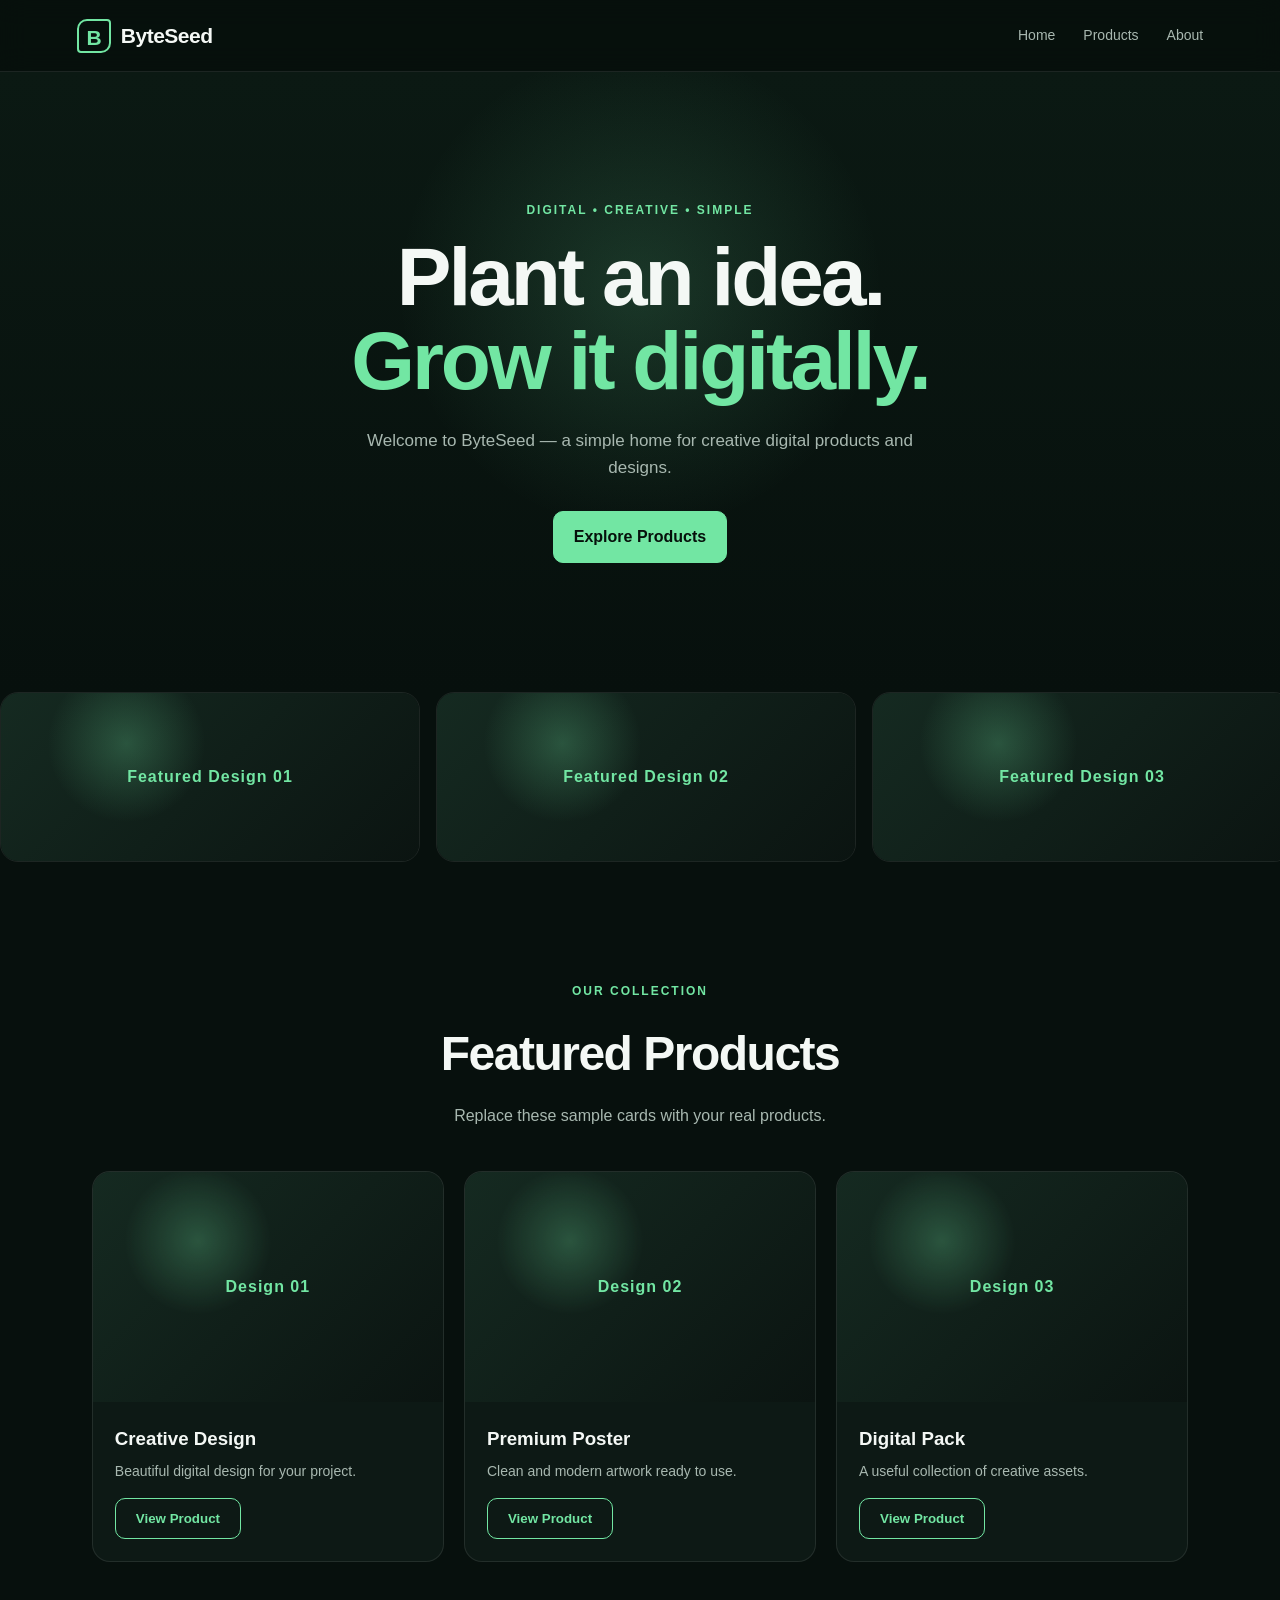
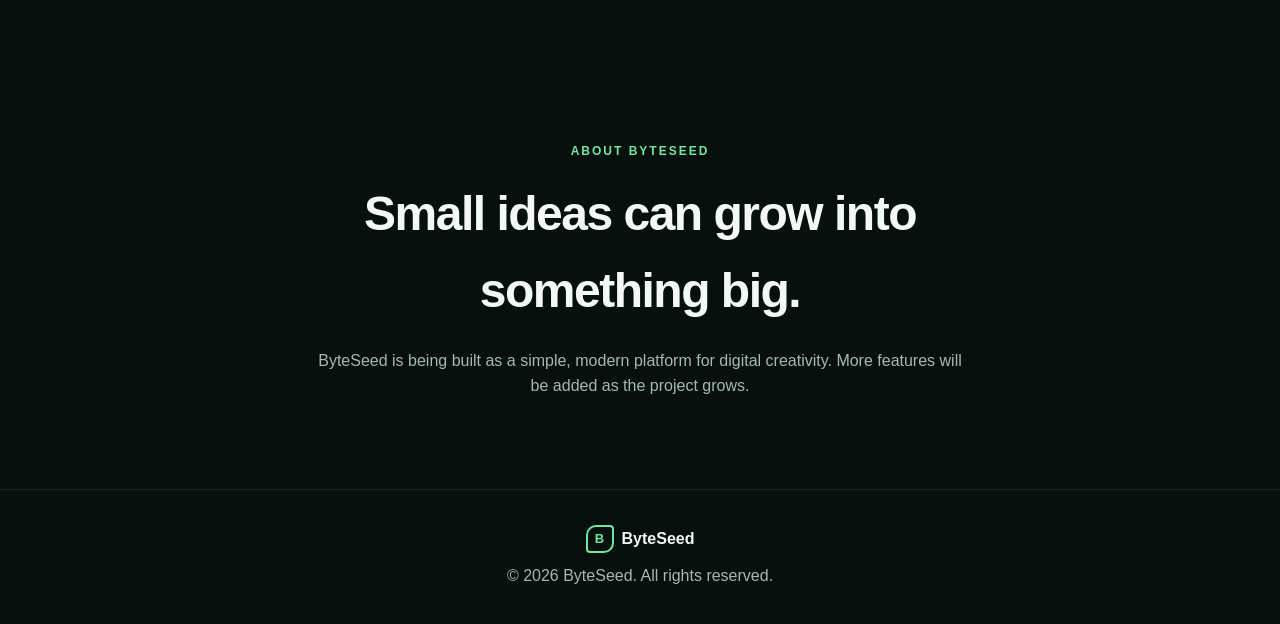
==== index.html @ 64ee96b0 "Add files via upload" ====
<!DOCTYPE html>
<html lang="en">
<head>
  <meta charset="UTF-8">
  <meta name="viewport" content="width=device-width, initial-scale=1.0">
  <meta name="description" content="ByteSeed — digital products and creative designs.">
  <title>ByteSeed</title>
  <link rel="stylesheet" href="style.css">
</head>
<body>
  <header class="header">
    <a class="logo" href="index.html" aria-label="ByteSeed home">
      <span class="logo-mark">B</span>
      <span>ByteSeed</span>
    </a>
    <button class="menu-btn" id="menuBtn" aria-label="Open menu">☰</button>
    <nav id="nav">
      <a href="#home">Home</a>
      <a href="#products">Products</a>
      <a href="#about">About</a>
    </nav>
  </header>

  <main>
    <section class="hero" id="home">
      <div class="hero-content">
        <p class="eyebrow">DIGITAL • CREATIVE • SIMPLE</p>
        <h1>Plant an idea.<br><span>Grow it digitally.</span></h1>
        <p class="hero-text">
          Welcome to ByteSeed — a simple home for creative digital products and designs.
        </p>
        <a class="btn" href="#products">Explore Products</a>
      </div>
    </section>

    <section class="banner-section" aria-label="Featured">
      <div class="banner-track" id="bannerTrack">
        <a class="banner-card" href="#products">
          <div class="banner-placeholder">Featured Design 01</div>
        </a>
        <a class="banner-card" href="#products">
          <div class="banner-placeholder">Featured Design 02</div>
        </a>
        <a class="banner-card" href="#products">
          <div class="banner-placeholder">Featured Design 03</div>
        </a>
      </div>
    </section>

    <section class="section" id="products">
      <div class="section-heading">
        <p class="eyebrow">OUR COLLECTION</p>
        <h2>Featured Products</h2>
        <p>Replace these sample cards with your real products.</p>
      </div>

      <div class="products">
        <article class="product-card">
          <div class="product-image">Design 01</div>
          <div class="product-info">
            <h3>Creative Design</h3>
            <p>Beautiful digital design for your project.</p>
            <button class="outline-btn" type="button">View Product</button>
          </div>
        </article>

        <article class="product-card">
          <div class="product-image">Design 02</div>
          <div class="product-info">
            <h3>Premium Poster</h3>
            <p>Clean and modern artwork ready to use.</p>
            <button class="outline-btn" type="button">View Product</button>
          </div>
        </article>

        <article class="product-card">
          <div class="product-image">Design 03</div>
          <div class="product-info">
            <h3>Digital Pack</h3>
            <p>A useful collection of creative assets.</p>
            <button class="outline-btn" type="button">View Product</button>
          </div>
        </article>
      </div>
    </section>

    <section class="about section" id="about">
      <p class="eyebrow">ABOUT BYTESEED</p>
      <h2>Small ideas can grow into something big.</h2>
      <p>
        ByteSeed is being built as a simple, modern platform for digital creativity.
        More features will be added as the project grows.
      </p>
    </section>
  </main>

  <footer>
    <div class="footer-logo"><span class="logo-mark">B</span> ByteSeed</div>
    <p>© <span id="year"></span> ByteSeed. All rights reserved.</p>
  </footer>

  <script src="script.js"></script>
</body>
</html>
---- style.css ----
* {
  box-sizing: border-box;
  margin: 0;
  padding: 0;
}

:root {
  --bg: #07100d;
  --surface: #0d1915;
  --surface-2: #12221c;
  --text: #f4f8f5;
  --muted: #a8b8b0;
  --accent: #72e6a3;
  --border: rgba(255,255,255,.09);
}

html {
  scroll-behavior: smooth;
}

body {
  font-family: Arial, Helvetica, sans-serif;
  background: var(--bg);
  color: var(--text);
  line-height: 1.6;
}

a {
  color: inherit;
  text-decoration: none;
}

.header {
  height: 72px;
  padding: 0 6%;
  display: flex;
  align-items: center;
  justify-content: space-between;
  position: sticky;
  top: 0;
  z-index: 20;
  background: rgba(7,16,13,.88);
  backdrop-filter: blur(14px);
  border-bottom: 1px solid var(--border);
}

.logo {
  display: flex;
  align-items: center;
  gap: 10px;
  font-size: 21px;
  font-weight: 800;
  letter-spacing: -.5px;
}

.logo-mark {
  width: 34px;
  height: 34px;
  display: grid;
  place-items: center;
  border: 2px solid var(--accent);
  border-radius: 10px 4px 10px 4px;
  color: var(--accent);
  font-weight: 900;
}

nav {
  display: flex;
  gap: 28px;
}

nav a {
  color: var(--muted);
  font-size: 14px;
  transition: .2s;
}

nav a:hover {
  color: var(--text);
}

.menu-btn {
  display: none;
  border: 0;
  background: none;
  color: var(--text);
  font-size: 24px;
}

.hero {
  min-height: 620px;
  display: grid;
  place-items: center;
  text-align: center;
  padding: 80px 6%;
  background:
    radial-gradient(circle at 50% 35%, rgba(114,230,163,.16), transparent 32%),
    linear-gradient(180deg, #0b1913, var(--bg));
}

.hero-content {
  max-width: 800px;
}

.eyebrow {
  color: var(--accent);
  font-size: 12px;
  font-weight: 800;
  letter-spacing: 2px;
  margin-bottom: 15px;
}

h1 {
  font-size: clamp(44px, 8vw, 82px);
  line-height: 1.02;
  letter-spacing: -3px;
}

h1 span {
  color: var(--accent);
}

.hero-text {
  max-width: 560px;
  margin: 24px auto 30px;
  color: var(--muted);
  font-size: 17px;
}

.btn,
.outline-btn {
  display: inline-block;
  cursor: pointer;
  border-radius: 10px;
  padding: 12px 20px;
  font-weight: 700;
  border: 1px solid var(--accent);
}

.btn {
  background: var(--accent);
  color: #06100b;
}

.outline-btn {
  background: transparent;
  color: var(--accent);
  margin-top: 16px;
}

.banner-section {
  overflow: hidden;
  padding: 0 0 30px;
}

.banner-track {
  display: flex;
  gap: 16px;
  width: max-content;
  animation: marquee 22s linear infinite;
}

.banner-card {
  width: min(420px, 82vw);
  height: 170px;
  border-radius: 18px;
  overflow: hidden;
  border: 1px solid var(--border);
}

.banner-placeholder,
.product-image {
  height: 100%;
  display: grid;
  place-items: center;
  background:
    radial-gradient(circle at 30% 30%, rgba(114,230,163,.25), transparent 25%),
    linear-gradient(135deg, #152a21, #0b1411);
  color: var(--accent);
  font-weight: 800;
  letter-spacing: 1px;
}

@keyframes marquee {
  from { transform: translateX(0); }
  to { transform: translateX(-35%); }
}

.section {
  padding: 90px 6%;
  max-width: 1250px;
  margin: auto;
}

.section-heading {
  text-align: center;
  margin-bottom: 42px;
}

.section-heading > p:last-child,
.about p:last-child {
  color: var(--muted);
}

.section-heading h2,
.about h2 {
  font-size: clamp(30px, 5vw, 48px);
  letter-spacing: -1.5px;
  margin-bottom: 10px;
}

.products {
  display: grid;
  grid-template-columns: repeat(3, 1fr);
  gap: 20px;
}

.product-card {
  background: var(--surface);
  border: 1px solid var(--border);
  border-radius: 18px;
  overflow: hidden;
}

.product-image {
  height: 230px;
}

.product-info {
  padding: 22px;
}

.product-info h3 {
  margin-bottom: 6px;
}

.product-info p {
  color: var(--muted);
  font-size: 14px;
}

.about {
  text-align: center;
  max-width: 850px;
}

.about p:last-child {
  max-width: 650px;
  margin: 18px auto 0;
}

footer {
  padding: 35px 6%;
  border-top: 1px solid var(--border);
  color: var(--muted);
  text-align: center;
}

.footer-logo {
  color: var(--text);
  display: inline-flex;
  align-items: center;
  gap: 8px;
  font-weight: 800;
  margin-bottom: 10px;
}

.footer-logo .logo-mark {
  width: 28px;
  height: 28px;
  font-size: 13px;
}

@media (max-width: 760px) {
  .header {
    padding: 0 5%;
  }

  .menu-btn {
    display: block;
  }

  nav {
    display: none;
    position: absolute;
    top: 72px;
    left: 0;
    right: 0;
    padding: 20px 5%;
    flex-direction: column;
    gap: 18px;
    background: var(--surface);
    border-bottom: 1px solid var(--border);
  }

  nav.open {
    display: flex;
  }

  .hero {
    min-height: 560px;
  }

  .products {
    grid-template-columns: 1fr;
  }

  .banner-card {
    height: 145px;
  }
}
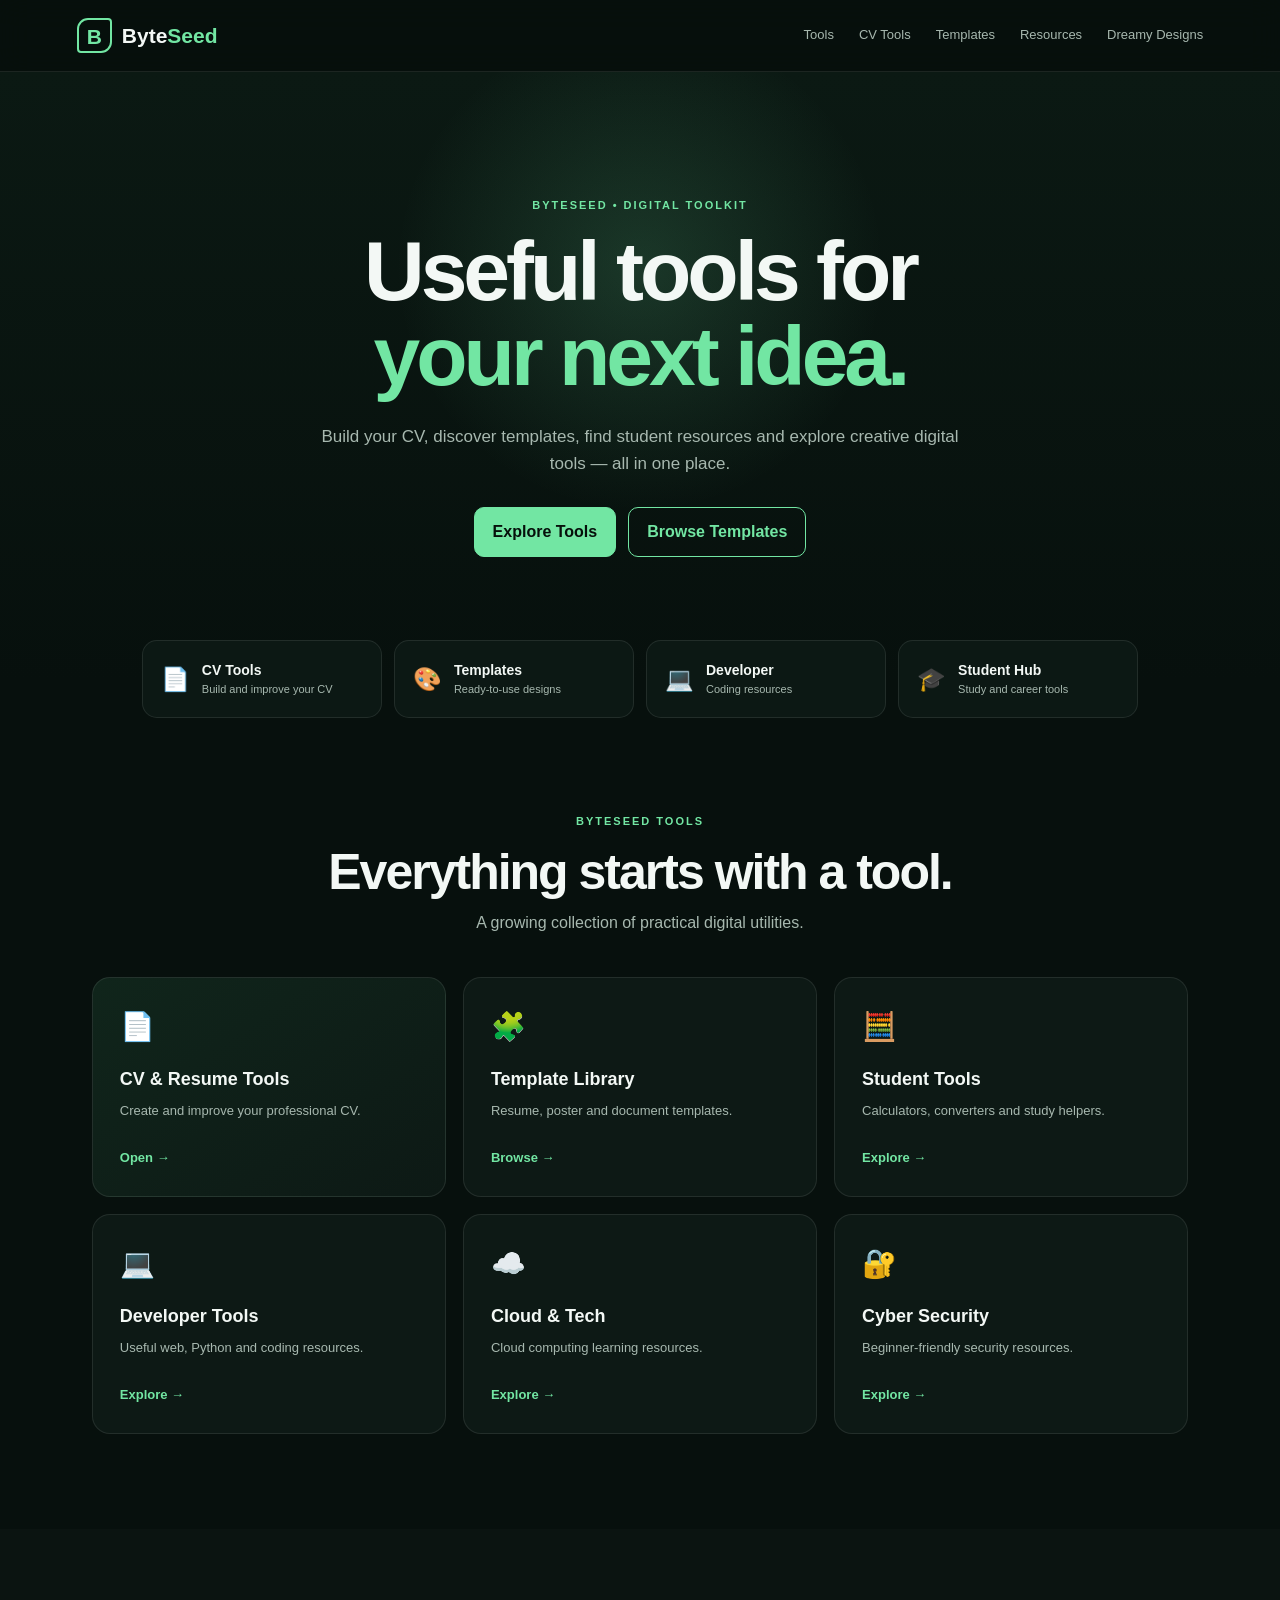
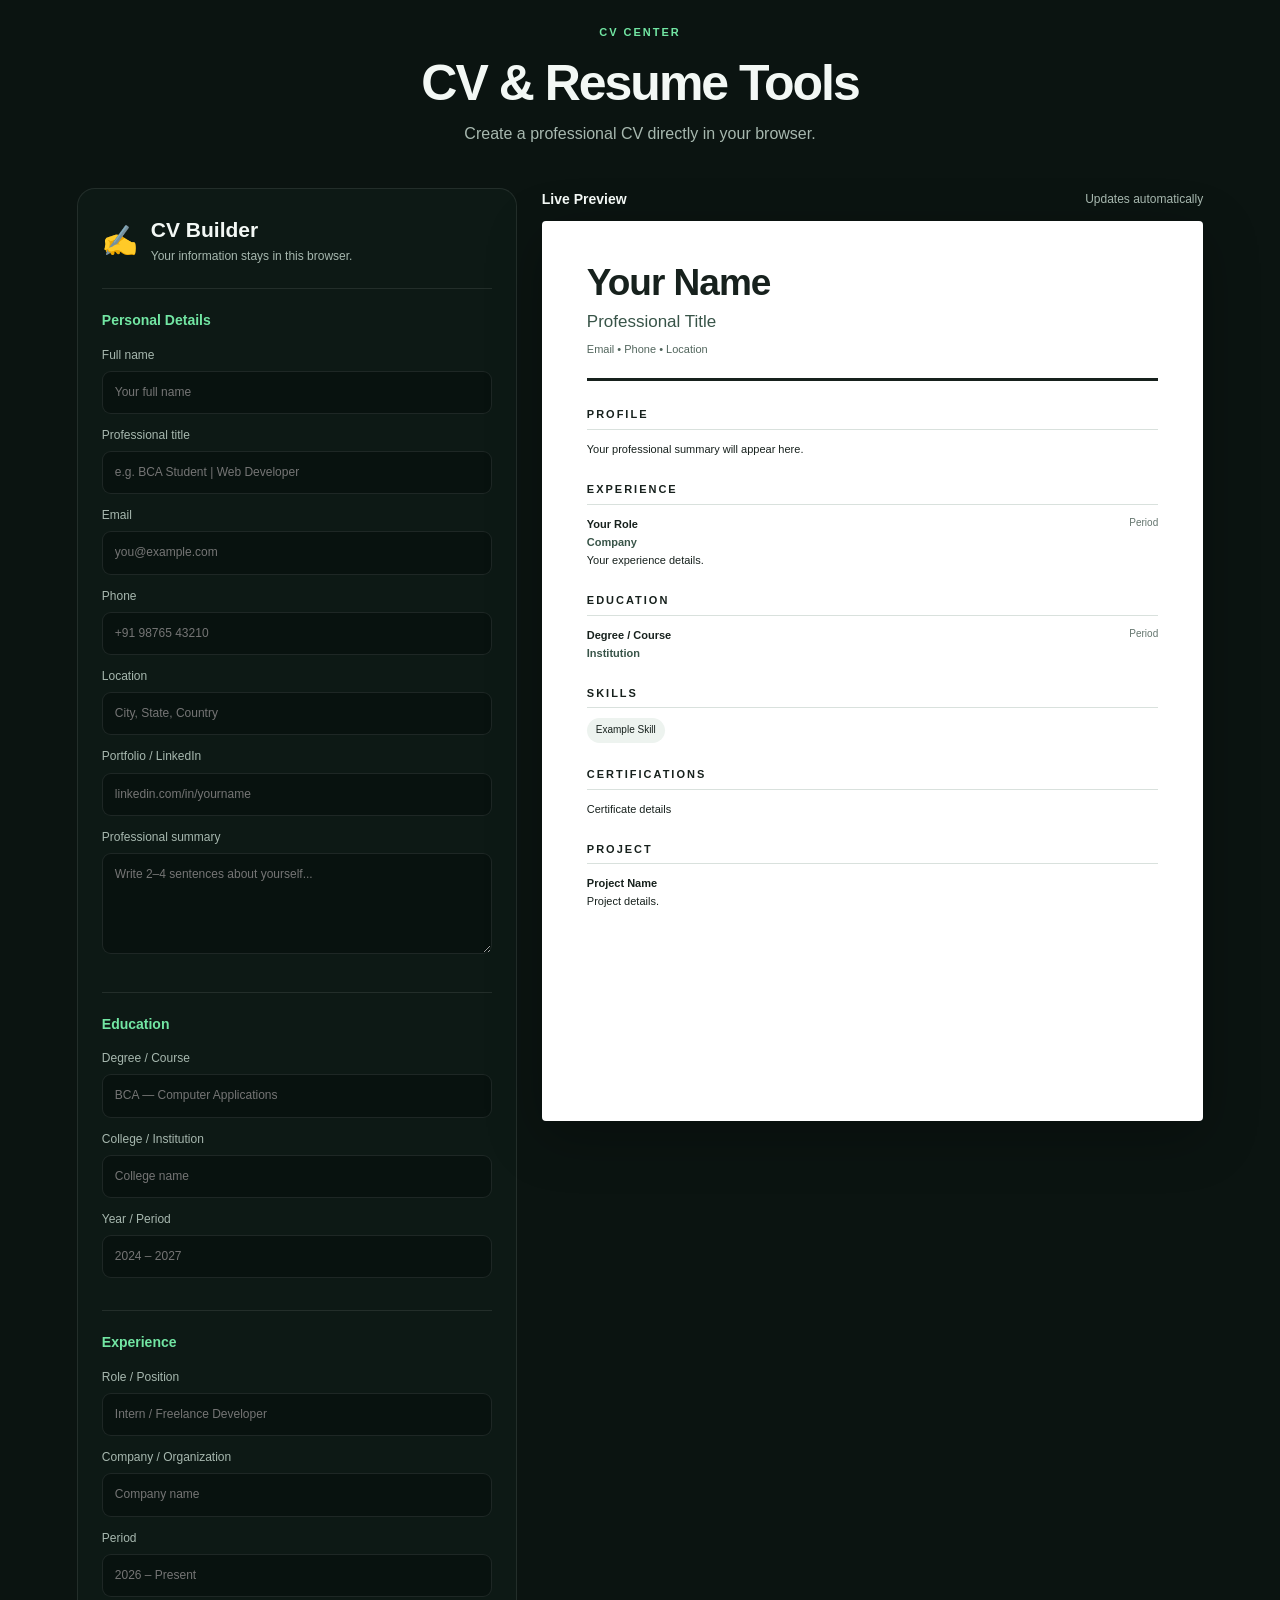
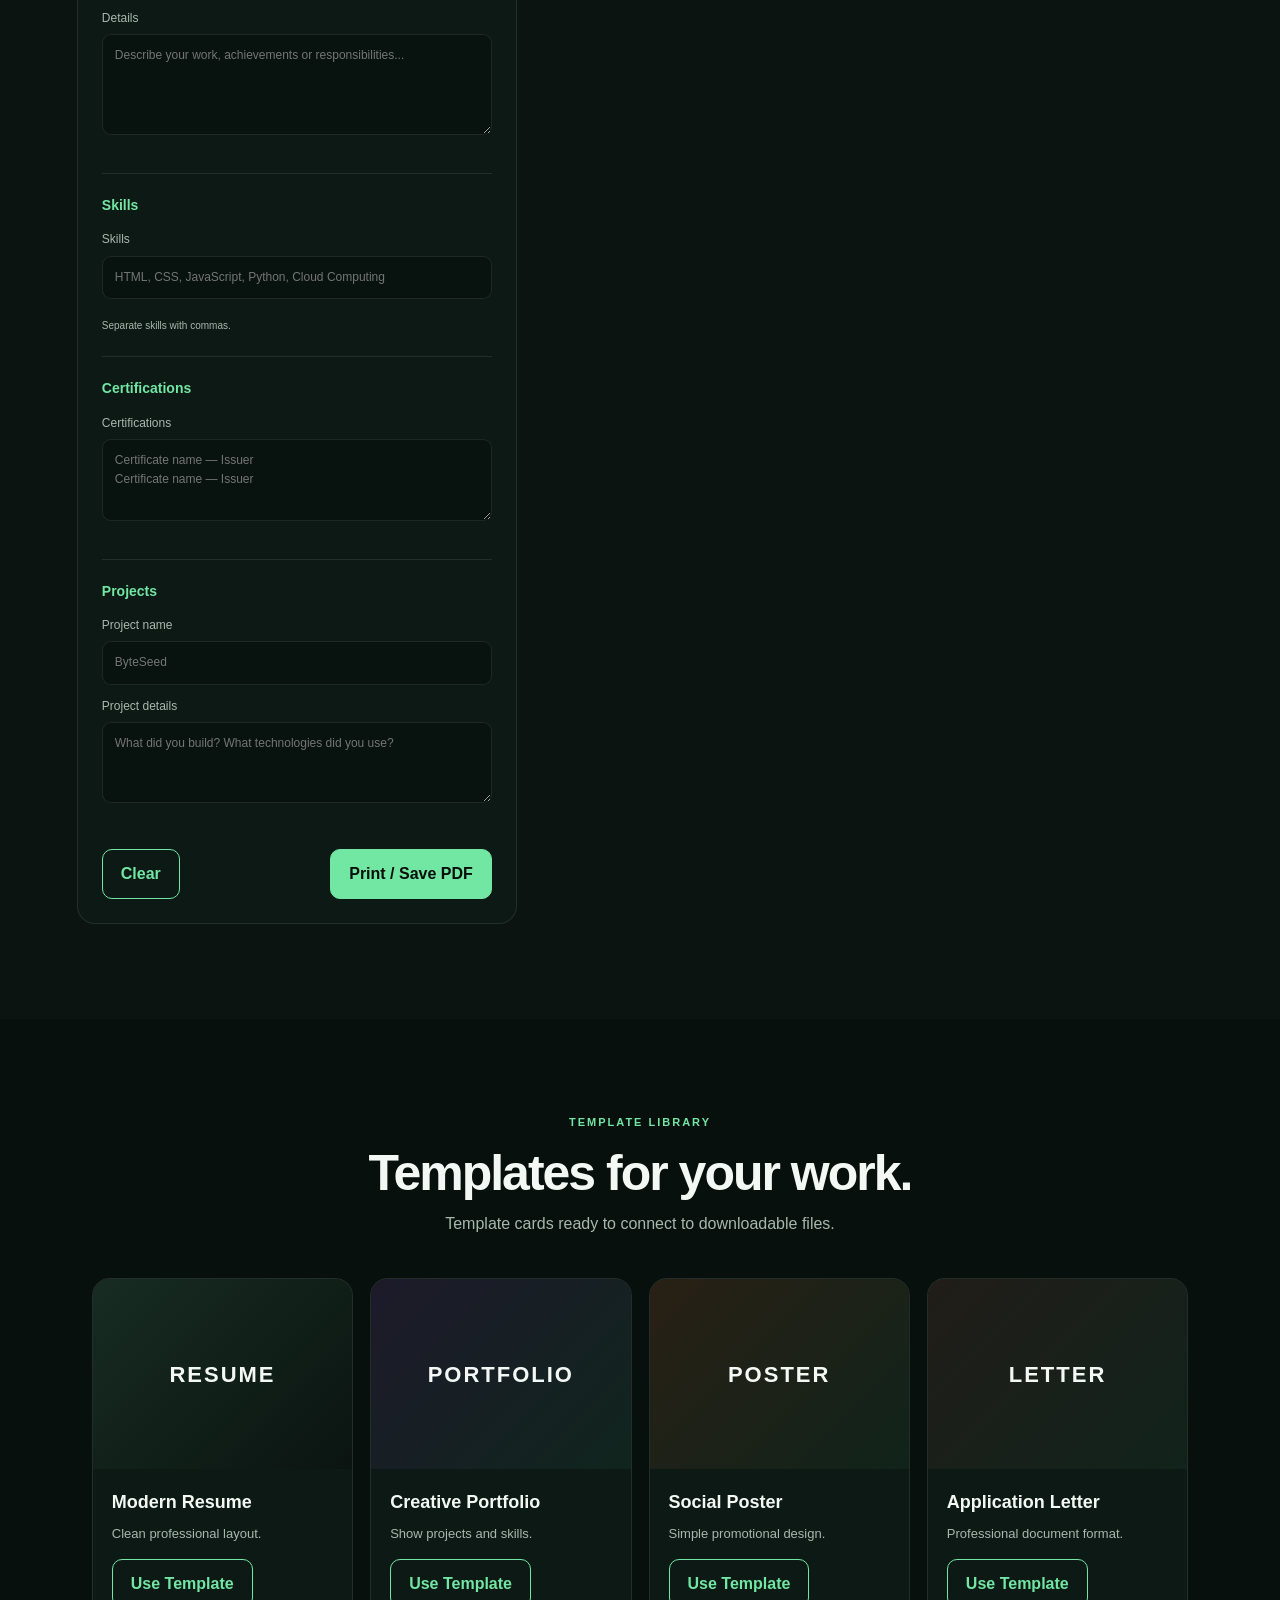
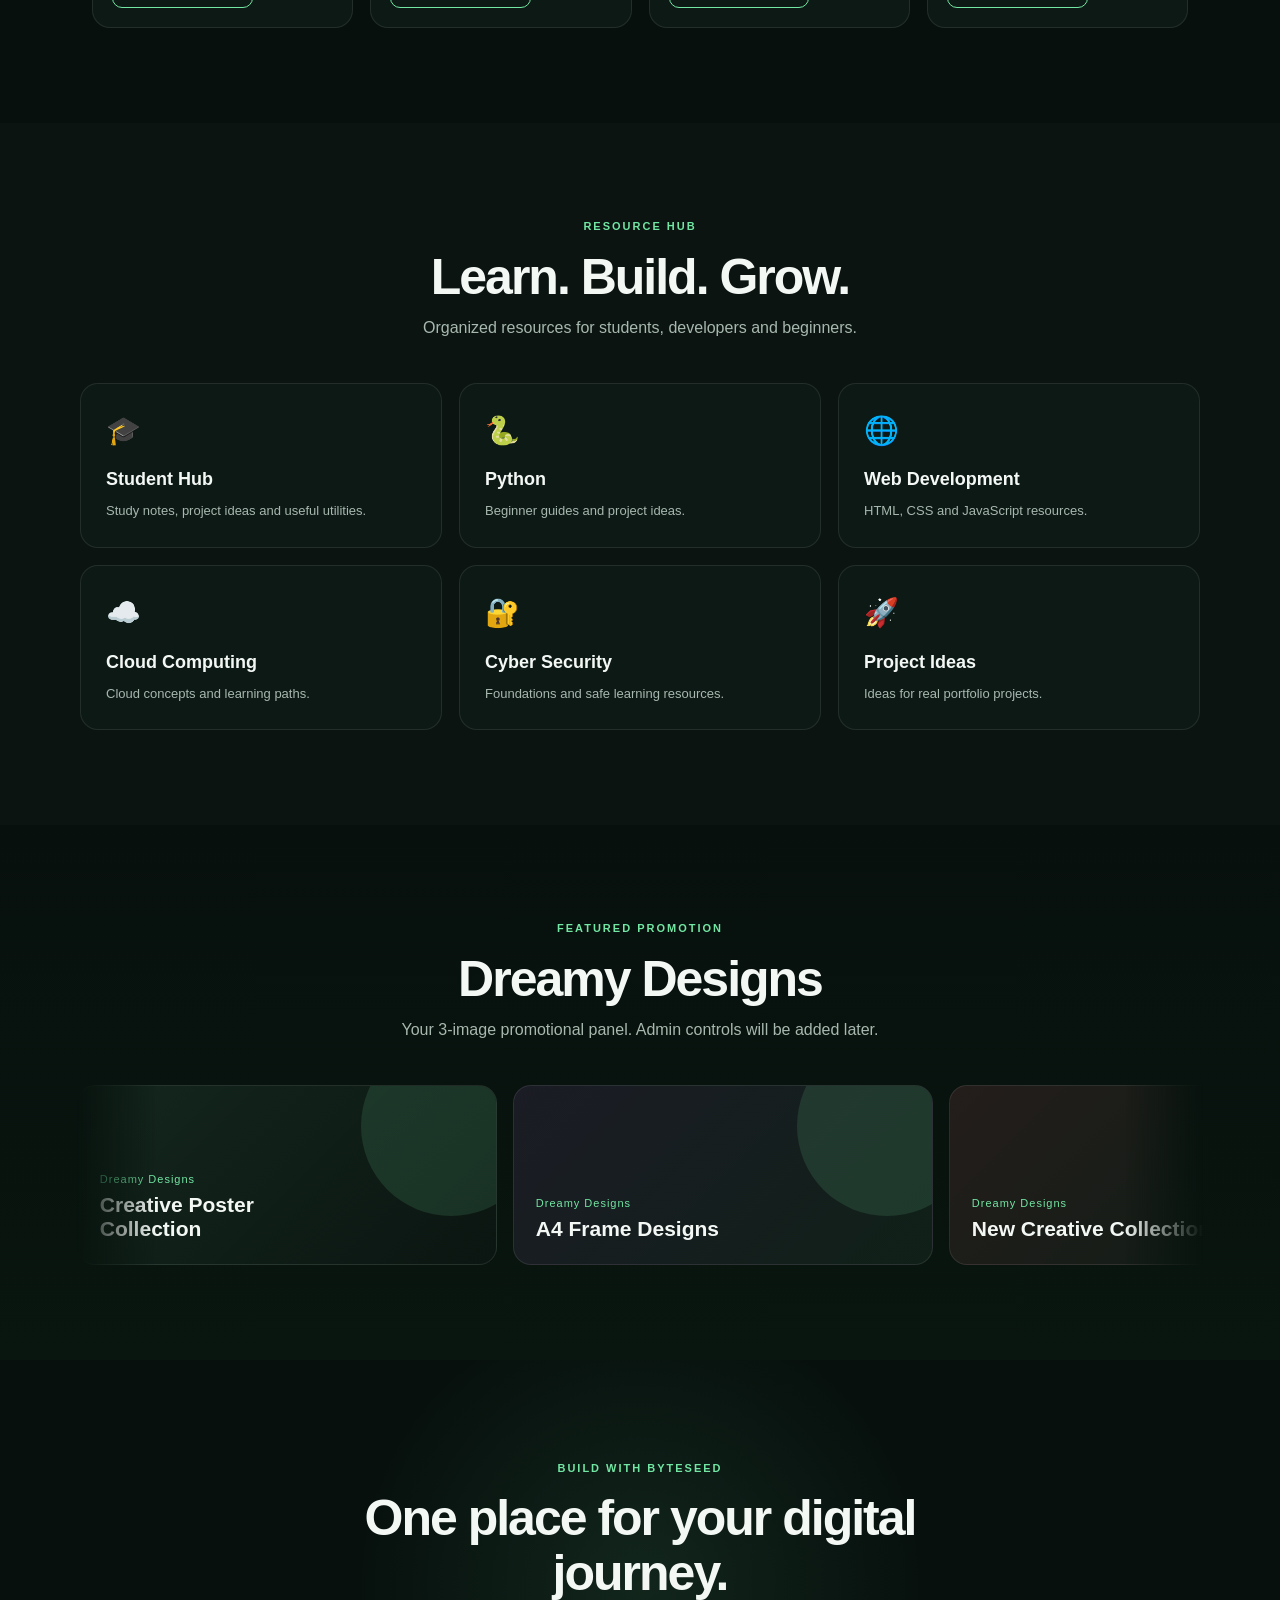
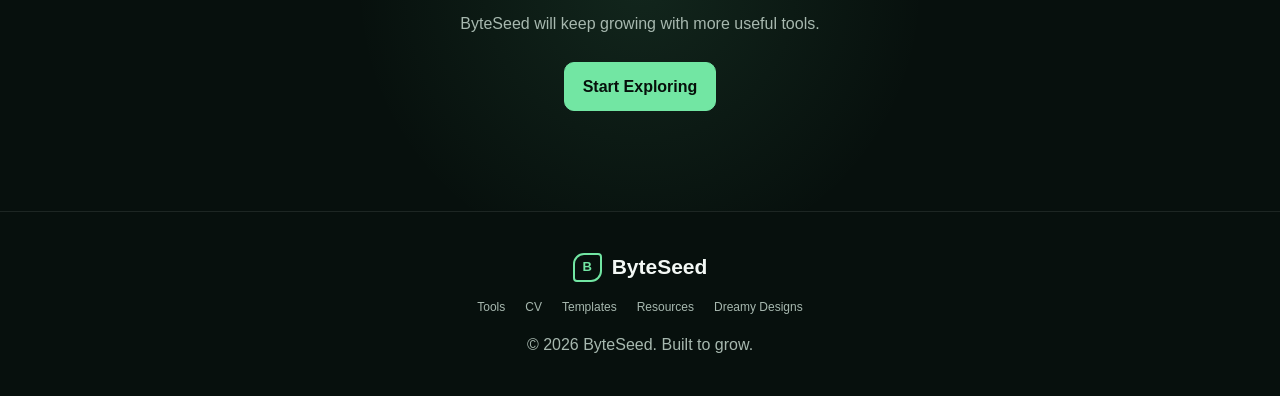
==== commit cebc1387: "Add files via upload" ====
--- a/index.html
+++ b/index.html
@@ -3,102 +3,152 @@
 <head>
   <meta charset="UTF-8">
   <meta name="viewport" content="width=device-width, initial-scale=1.0">
-  <meta name="description" content="ByteSeed — digital products and creative designs.">
-  <title>ByteSeed</title>
+  <meta name="description" content="ByteSeed — CV tools, templates, student tools, developer resources and creative designs.">
+  <title>ByteSeed — Digital Toolkit</title>
   <link rel="stylesheet" href="style.css">
 </head>
 <body>
-  <header class="header">
-    <a class="logo" href="index.html" aria-label="ByteSeed home">
-      <span class="logo-mark">B</span>
-      <span>ByteSeed</span>
-    </a>
-    <button class="menu-btn" id="menuBtn" aria-label="Open menu">☰</button>
-    <nav id="nav">
-      <a href="#home">Home</a>
-      <a href="#products">Products</a>
-      <a href="#about">About</a>
-    </nav>
-  </header>
+<header class="header">
+  <a class="brand" href="#home"><span class="brand-mark">B</span><span>Byte<span>Seed</span></span></a>
+  <button class="menu-btn" id="menuBtn" aria-label="Open menu">☰</button>
+  <nav id="nav">
+    <a href="#tools">Tools</a><a href="#cv-tools">CV Tools</a><a href="#templates">Templates</a>
+    <a href="#resources">Resources</a><a href="#dreamy">Dreamy Designs</a>
+  </nav>
+</header>
 
-  <main>
-    <section class="hero" id="home">
-      <div class="hero-content">
-        <p class="eyebrow">DIGITAL • CREATIVE • SIMPLE</p>
-        <h1>Plant an idea.<br><span>Grow it digitally.</span></h1>
-        <p class="hero-text">
-          Welcome to ByteSeed — a simple home for creative digital products and designs.
-        </p>
-        <a class="btn" href="#products">Explore Products</a>
-      </div>
-    </section>
+<main id="home">
+<section class="hero">
+  <div class="hero-content">
+    <p class="eyebrow">BYTESEED • DIGITAL TOOLKIT</p>
+    <h1>Useful tools for<br><span>your next idea.</span></h1>
+    <p class="hero-text">Build your CV, discover templates, find student resources and explore creative digital tools — all in one place.</p>
+    <div class="hero-actions"><a class="btn" href="#tools">Explore Tools</a><a class="ghost-btn" href="#templates">Browse Templates</a></div>
+  </div>
+</section>
 
-    <section class="banner-section" aria-label="Featured">
-      <div class="banner-track" id="bannerTrack">
-        <a class="banner-card" href="#products">
-          <div class="banner-placeholder">Featured Design 01</div>
-        </a>
-        <a class="banner-card" href="#products">
-          <div class="banner-placeholder">Featured Design 02</div>
-        </a>
-        <a class="banner-card" href="#products">
-          <div class="banner-placeholder">Featured Design 03</div>
-        </a>
-      </div>
-    </section>
+<section class="quick-grid">
+  <a href="#cv-tools" class="quick-card"><span>📄</span><div><strong>CV Tools</strong><small>Build and improve your CV</small></div></a>
+  <a href="#templates" class="quick-card"><span>🎨</span><div><strong>Templates</strong><small>Ready-to-use designs</small></div></a>
+  <a href="#resources" class="quick-card"><span>💻</span><div><strong>Developer</strong><small>Coding resources</small></div></a>
+  <a href="#resources" class="quick-card"><span>🎓</span><div><strong>Student Hub</strong><small>Study and career tools</small></div></a>
+</section>
 
-    <section class="section" id="products">
-      <div class="section-heading">
-        <p class="eyebrow">OUR COLLECTION</p>
-        <h2>Featured Products</h2>
-        <p>Replace these sample cards with your real products.</p>
+<section class="section" id="tools">
+  <div class="section-heading"><p class="eyebrow">BYTESEED TOOLS</p><h2>Everything starts with a tool.</h2><p>A growing collection of practical digital utilities.</p></div>
+  <div class="tool-grid">
+    <a class="tool-card featured" href="#cv-tools"><span class="icon">📄</span><h3>CV & Resume Tools</h3><p>Create and improve your professional CV.</p><span class="arrow">Open →</span></a>
+    <a class="tool-card" href="#templates"><span class="icon">🧩</span><h3>Template Library</h3><p>Resume, poster and document templates.</p><span class="arrow">Browse →</span></a>
+    <a class="tool-card" href="#resources"><span class="icon">🧮</span><h3>Student Tools</h3><p>Calculators, converters and study helpers.</p><span class="arrow">Explore →</span></a>
+    <a class="tool-card" href="#resources"><span class="icon">💻</span><h3>Developer Tools</h3><p>Useful web, Python and coding resources.</p><span class="arrow">Explore →</span></a>
+    <a class="tool-card" href="#resources"><span class="icon">☁️</span><h3>Cloud & Tech</h3><p>Cloud computing learning resources.</p><span class="arrow">Explore →</span></a>
+    <a class="tool-card" href="#resources"><span class="icon">🔐</span><h3>Cyber Security</h3><p>Beginner-friendly security resources.</p><span class="arrow">Explore →</span></a>
+  </div>
+</section>
+
+<section class="section alt" id="cv-tools">
+  <div class="section-heading"><p class="eyebrow">CV CENTER</p><h2>CV & Resume Tools</h2><p>Create a professional CV directly in your browser.</p></div>
+
+  <div class="builder-layout">
+    <form class="cv-form" id="cvForm">
+      <div class="form-title"><span>✍️</span><div><h3>CV Builder</h3><p>Your information stays in this browser.</p></div></div>
+
+      <div class="form-section"><h4>Personal Details</h4>
+        <label>Full name<input id="name" placeholder="Your full name"></label>
+        <label>Professional title<input id="title" placeholder="e.g. BCA Student | Web Developer"></label>
+        <label>Email<input id="email" type="email" placeholder="you@example.com"></label>
+        <label>Phone<input id="phone" placeholder="+91 98765 43210"></label>
+        <label>Location<input id="location" placeholder="City, State, Country"></label>
+        <label>Portfolio / LinkedIn<input id="website" placeholder="linkedin.com/in/yourname"></label>
+        <label>Professional summary<textarea id="summary" rows="4" placeholder="Write 2–4 sentences about yourself..."></textarea></label>
       </div>
 
-      <div class="products">
-        <article class="product-card">
-          <div class="product-image">Design 01</div>
-          <div class="product-info">
-            <h3>Creative Design</h3>
-            <p>Beautiful digital design for your project.</p>
-            <button class="outline-btn" type="button">View Product</button>
-          </div>
-        </article>
+      <div class="form-section"><h4>Education</h4>
+        <label>Degree / Course<input id="education" placeholder="BCA — Computer Applications"></label>
+        <label>College / Institution<input id="college" placeholder="College name"></label>
+        <label>Year / Period<input id="eduYear" placeholder="2024 – 2027"></label>
+      </div>
 
-        <article class="product-card">
-          <div class="product-image">Design 02</div>
-          <div class="product-info">
-            <h3>Premium Poster</h3>
-            <p>Clean and modern artwork ready to use.</p>
-            <button class="outline-btn" type="button">View Product</button>
-          </div>
-        </article>
+      <div class="form-section"><h4>Experience</h4>
+        <label>Role / Position<input id="experienceRole" placeholder="Intern / Freelance Developer"></label>
+        <label>Company / Organization<input id="experienceCompany" placeholder="Company name"></label>
+        <label>Period<input id="experiencePeriod" placeholder="2026 – Present"></label>
+        <label>Details<textarea id="experienceDetails" rows="4" placeholder="Describe your work, achievements or responsibilities..."></textarea></label>
+      </div>
 
-        <article class="product-card">
-          <div class="product-image">Design 03</div>
-          <div class="product-info">
-            <h3>Digital Pack</h3>
-            <p>A useful collection of creative assets.</p>
-            <button class="outline-btn" type="button">View Product</button>
-          </div>
-        </article>
+      <div class="form-section"><h4>Skills</h4>
+        <label>Skills<input id="skills" placeholder="HTML, CSS, JavaScript, Python, Cloud Computing"></label>
+        <small>Separate skills with commas.</small>
       </div>
-    </section>
 
-    <section class="about section" id="about">
-      <p class="eyebrow">ABOUT BYTESEED</p>
-      <h2>Small ideas can grow into something big.</h2>
-      <p>
-        ByteSeed is being built as a simple, modern platform for digital creativity.
-        More features will be added as the project grows.
-      </p>
-    </section>
-  </main>
+      <div class="form-section"><h4>Certifications</h4>
+        <label>Certifications<textarea id="certifications" rows="3" placeholder="Certificate name — Issuer&#10;Certificate name — Issuer"></textarea></label>
+      </div>
 
-  <footer>
-    <div class="footer-logo"><span class="logo-mark">B</span> ByteSeed</div>
-    <p>© <span id="year"></span> ByteSeed. All rights reserved.</p>
-  </footer>
+      <div class="form-section"><h4>Projects</h4>
+        <label>Project name<input id="projectName" placeholder="ByteSeed"></label>
+        <label>Project details<textarea id="projectDetails" rows="3" placeholder="What did you build? What technologies did you use?"></textarea></label>
+      </div>
 
-  <script src="script.js"></script>
+      <div class="form-actions"><button type="button" class="outline-btn" id="clearBtn">Clear</button><button type="button" class="btn" id="printBtn">Print / Save PDF</button></div>
+    </form>
+
+    <div class="preview-wrap">
+      <div class="preview-toolbar"><strong>Live Preview</strong><span>Updates automatically</span></div>
+      <article class="cv-paper" id="cvPreview">
+        <header class="cv-head"><h1 id="pName">Your Name</h1><p id="pTitle">Professional Title</p><div class="contact" id="pContact">Email • Phone • Location</div></header>
+        <div class="cv-body">
+          <section class="cv-block" id="summaryBlock"><h2>PROFILE</h2><p id="pSummary">Your professional summary will appear here.</p></section>
+          <section class="cv-block" id="experienceBlock"><h2>EXPERIENCE</h2><div class="cv-item"><div class="item-top"><strong id="pExpRole">Your Role</strong><span id="pExpPeriod">Period</span></div><b id="pExpCompany">Company</b><p id="pExpDetails">Your experience details.</p></div></section>
+          <section class="cv-block" id="educationBlock"><h2>EDUCATION</h2><div class="cv-item"><div class="item-top"><strong id="pEducation">Degree / Course</strong><span id="pEduYear">Period</span></div><b id="pCollege">Institution</b></div></section>
+          <section class="cv-block" id="skillsBlock"><h2>SKILLS</h2><div class="skill-list" id="pSkills"><span>Example Skill</span></div></section>
+          <section class="cv-block" id="certBlock"><h2>CERTIFICATIONS</h2><div id="pCertifications">Certificate details</div></section>
+          <section class="cv-block" id="projectBlock"><h2>PROJECT</h2><div class="cv-item"><strong id="pProjectName">Project Name</strong><p id="pProjectDetails">Project details.</p></div></section>
+        </div>
+      </article>
+    </div>
+  </div>
+</section>
+
+<section class="section" id="templates">
+  <div class="section-heading"><p class="eyebrow">TEMPLATE LIBRARY</p><h2>Templates for your work.</h2><p>Template cards ready to connect to downloadable files.</p></div>
+  <div class="template-grid">
+    <article class="template-card"><div class="template-preview resume">RESUME</div><div class="template-info"><h3>Modern Resume</h3><p>Clean professional layout.</p><button class="outline-btn" data-coming>Use Template</button></div></article>
+    <article class="template-card"><div class="template-preview creative">PORTFOLIO</div><div class="template-info"><h3>Creative Portfolio</h3><p>Show projects and skills.</p><button class="outline-btn" data-coming>Use Template</button></div></article>
+    <article class="template-card"><div class="template-preview poster">POSTER</div><div class="template-info"><h3>Social Poster</h3><p>Simple promotional design.</p><button class="outline-btn" data-coming>Use Template</button></div></article>
+    <article class="template-card"><div class="template-preview letter">LETTER</div><div class="template-info"><h3>Application Letter</h3><p>Professional document format.</p><button class="outline-btn" data-coming>Use Template</button></div></article>
+  </div>
+</section>
+
+<section class="section alt" id="resources">
+  <div class="section-heading"><p class="eyebrow">RESOURCE HUB</p><h2>Learn. Build. Grow.</h2><p>Organized resources for students, developers and beginners.</p></div>
+  <div class="resource-grid">
+    <a class="resource-card" href="#resources"><span>🎓</span><h3>Student Hub</h3><p>Study notes, project ideas and useful utilities.</p></a>
+    <a class="resource-card" href="#resources"><span>🐍</span><h3>Python</h3><p>Beginner guides and project ideas.</p></a>
+    <a class="resource-card" href="#resources"><span>🌐</span><h3>Web Development</h3><p>HTML, CSS and JavaScript resources.</p></a>
+    <a class="resource-card" href="#resources"><span>☁️</span><h3>Cloud Computing</h3><p>Cloud concepts and learning paths.</p></a>
+    <a class="resource-card" href="#resources"><span>🔐</span><h3>Cyber Security</h3><p>Foundations and safe learning resources.</p></a>
+    <a class="resource-card" href="#resources"><span>🚀</span><h3>Project Ideas</h3><p>Ideas for real portfolio projects.</p></a>
+  </div>
+</section>
+
+<section class="section dreamy" id="dreamy">
+  <div class="section-heading"><p class="eyebrow">FEATURED PROMOTION</p><h2>Dreamy Designs</h2><p>Your 3-image promotional panel. Admin controls will be added later.</p></div>
+  <div class="marquee-window"><div class="marquee-track">
+    <a class="ad-card ad-one" href="#dreamy"><div><small>Dreamy Designs</small><strong>Creative Poster Collection</strong></div></a>
+    <a class="ad-card ad-two" href="#dreamy"><div><small>Dreamy Designs</small><strong>A4 Frame Designs</strong></div></a>
+    <a class="ad-card ad-three" href="#dreamy"><div><small>Dreamy Designs</small><strong>New Creative Collection</strong></div></a>
+    <a class="ad-card ad-one" href="#dreamy"><div><small>Dreamy Designs</small><strong>Creative Poster Collection</strong></div></a>
+    <a class="ad-card ad-two" href="#dreamy"><div><small>Dreamy Designs</small><strong>A4 Frame Designs</strong></div></a>
+    <a class="ad-card ad-three" href="#dreamy"><div><small>Dreamy Designs</small><strong>New Creative Collection</strong></div></a>
+  </div></div>
+</section>
+
+<section class="cta"><p class="eyebrow">BUILD WITH BYTESEED</p><h2>One place for your digital journey.</h2><p>ByteSeed will keep growing with more useful tools.</p><a class="btn" href="#tools">Start Exploring</a></section>
+</main>
+
+<footer><div class="footer-brand"><span class="brand-mark">B</span> ByteSeed</div><div class="footer-links"><a href="#tools">Tools</a><a href="#cv-tools">CV</a><a href="#templates">Templates</a><a href="#resources">Resources</a><a href="#dreamy">Dreamy Designs</a></div><p>© <span id="year"></span> ByteSeed. Built to grow.</p></footer>
+<div class="toast" id="toast" role="status"></div>
+<script src="script.js"></script>
 </body>
 </html>
--- a/style.css
+++ b/style.css
@@ -1,311 +1,21 @@
-* {
-  box-sizing: border-box;
-  margin: 0;
-  padding: 0;
-}
-
-:root {
-  --bg: #07100d;
-  --surface: #0d1915;
-  --surface-2: #12221c;
-  --text: #f4f8f5;
-  --muted: #a8b8b0;
-  --accent: #72e6a3;
-  --border: rgba(255,255,255,.09);
-}
-
-html {
-  scroll-behavior: smooth;
-}
-
-body {
-  font-family: Arial, Helvetica, sans-serif;
-  background: var(--bg);
-  color: var(--text);
-  line-height: 1.6;
-}
-
-a {
-  color: inherit;
-  text-decoration: none;
-}
-
-.header {
-  height: 72px;
-  padding: 0 6%;
-  display: flex;
-  align-items: center;
-  justify-content: space-between;
-  position: sticky;
-  top: 0;
-  z-index: 20;
-  background: rgba(7,16,13,.88);
-  backdrop-filter: blur(14px);
-  border-bottom: 1px solid var(--border);
-}
-
-.logo {
-  display: flex;
-  align-items: center;
-  gap: 10px;
-  font-size: 21px;
-  font-weight: 800;
-  letter-spacing: -.5px;
-}
-
-.logo-mark {
-  width: 34px;
-  height: 34px;
-  display: grid;
-  place-items: center;
-  border: 2px solid var(--accent);
-  border-radius: 10px 4px 10px 4px;
-  color: var(--accent);
-  font-weight: 900;
-}
-
-nav {
-  display: flex;
-  gap: 28px;
-}
-
-nav a {
-  color: var(--muted);
-  font-size: 14px;
-  transition: .2s;
-}
-
-nav a:hover {
-  color: var(--text);
-}
-
-.menu-btn {
-  display: none;
-  border: 0;
-  background: none;
-  color: var(--text);
-  font-size: 24px;
-}
-
-.hero {
-  min-height: 620px;
-  display: grid;
-  place-items: center;
-  text-align: center;
-  padding: 80px 6%;
-  background:
-    radial-gradient(circle at 50% 35%, rgba(114,230,163,.16), transparent 32%),
-    linear-gradient(180deg, #0b1913, var(--bg));
-}
-
-.hero-content {
-  max-width: 800px;
-}
-
-.eyebrow {
-  color: var(--accent);
-  font-size: 12px;
-  font-weight: 800;
-  letter-spacing: 2px;
-  margin-bottom: 15px;
-}
-
-h1 {
-  font-size: clamp(44px, 8vw, 82px);
-  line-height: 1.02;
-  letter-spacing: -3px;
-}
-
-h1 span {
-  color: var(--accent);
-}
-
-.hero-text {
-  max-width: 560px;
-  margin: 24px auto 30px;
-  color: var(--muted);
-  font-size: 17px;
-}
-
-.btn,
-.outline-btn {
-  display: inline-block;
-  cursor: pointer;
-  border-radius: 10px;
-  padding: 12px 20px;
-  font-weight: 700;
-  border: 1px solid var(--accent);
-}
-
-.btn {
-  background: var(--accent);
-  color: #06100b;
-}
-
-.outline-btn {
-  background: transparent;
-  color: var(--accent);
-  margin-top: 16px;
-}
-
-.banner-section {
-  overflow: hidden;
-  padding: 0 0 30px;
-}
-
-.banner-track {
-  display: flex;
-  gap: 16px;
-  width: max-content;
-  animation: marquee 22s linear infinite;
-}
-
-.banner-card {
-  width: min(420px, 82vw);
-  height: 170px;
-  border-radius: 18px;
-  overflow: hidden;
-  border: 1px solid var(--border);
-}
-
-.banner-placeholder,
-.product-image {
-  height: 100%;
-  display: grid;
-  place-items: center;
-  background:
-    radial-gradient(circle at 30% 30%, rgba(114,230,163,.25), transparent 25%),
-    linear-gradient(135deg, #152a21, #0b1411);
-  color: var(--accent);
-  font-weight: 800;
-  letter-spacing: 1px;
-}
-
-@keyframes marquee {
-  from { transform: translateX(0); }
-  to { transform: translateX(-35%); }
-}
-
-.section {
-  padding: 90px 6%;
-  max-width: 1250px;
-  margin: auto;
-}
-
-.section-heading {
-  text-align: center;
-  margin-bottom: 42px;
-}
-
-.section-heading > p:last-child,
-.about p:last-child {
-  color: var(--muted);
-}
-
-.section-heading h2,
-.about h2 {
-  font-size: clamp(30px, 5vw, 48px);
-  letter-spacing: -1.5px;
-  margin-bottom: 10px;
-}
-
-.products {
-  display: grid;
-  grid-template-columns: repeat(3, 1fr);
-  gap: 20px;
-}
-
-.product-card {
-  background: var(--surface);
-  border: 1px solid var(--border);
-  border-radius: 18px;
-  overflow: hidden;
-}
-
-.product-image {
-  height: 230px;
-}
-
-.product-info {
-  padding: 22px;
-}
-
-.product-info h3 {
-  margin-bottom: 6px;
-}
-
-.product-info p {
-  color: var(--muted);
-  font-size: 14px;
-}
-
-.about {
-  text-align: center;
-  max-width: 850px;
-}
-
-.about p:last-child {
-  max-width: 650px;
-  margin: 18px auto 0;
-}
-
-footer {
-  padding: 35px 6%;
-  border-top: 1px solid var(--border);
-  color: var(--muted);
-  text-align: center;
-}
-
-.footer-logo {
-  color: var(--text);
-  display: inline-flex;
-  align-items: center;
-  gap: 8px;
-  font-weight: 800;
-  margin-bottom: 10px;
-}
-
-.footer-logo .logo-mark {
-  width: 28px;
-  height: 28px;
-  font-size: 13px;
-}
-
-@media (max-width: 760px) {
-  .header {
-    padding: 0 5%;
-  }
-
-  .menu-btn {
-    display: block;
-  }
-
-  nav {
-    display: none;
-    position: absolute;
-    top: 72px;
-    left: 0;
-    right: 0;
-    padding: 20px 5%;
-    flex-direction: column;
-    gap: 18px;
-    background: var(--surface);
-    border-bottom: 1px solid var(--border);
-  }
-
-  nav.open {
-    display: flex;
-  }
-
-  .hero {
-    min-height: 560px;
-  }
-
-  .products {
-    grid-template-columns: 1fr;
-  }
-
-  .banner-card {
-    height: 145px;
-  }
-}
+*{box-sizing:border-box;margin:0;padding:0}
+:root{--bg:#07100d;--surface:#0d1915;--surface2:#11221b;--text:#f3f8f5;--muted:#a7b8af;--accent:#72e6a3;--border:rgba(255,255,255,.09);--paper:#fff;--ink:#17211d}
+html{scroll-behavior:smooth}body{font-family:Arial,Helvetica,sans-serif;background:var(--bg);color:var(--text);line-height:1.6}a{text-decoration:none;color:inherit}button,input,textarea{font:inherit}
+.header{height:72px;padding:0 6%;display:flex;align-items:center;justify-content:space-between;position:sticky;top:0;z-index:50;background:rgba(7,16,13,.92);backdrop-filter:blur(16px);border-bottom:1px solid var(--border)}
+.brand,.footer-brand{display:flex;align-items:center;gap:10px;font-weight:800;font-size:21px}.brand span span{color:var(--accent)}.brand-mark{width:35px;height:35px;display:grid;place-items:center;border:2px solid var(--accent);border-radius:11px 4px 11px 4px;color:var(--accent);font-weight:900}
+nav{display:flex;gap:25px}nav a{font-size:13px;color:var(--muted)}nav a:hover{color:var(--text)}.menu-btn{display:none;border:0;background:none;color:var(--text);font-size:25px}
+.hero{min-height:610px;display:grid;place-items:center;text-align:center;padding:80px 6%;background:radial-gradient(circle at 50% 32%,rgba(114,230,163,.16),transparent 32%),linear-gradient(180deg,#0b1913,var(--bg))}
+.hero-content{max-width:850px}.eyebrow{color:var(--accent);font-size:11px;font-weight:800;letter-spacing:2px;margin-bottom:14px}h1{font-size:clamp(45px,8vw,84px);line-height:1.02;letter-spacing:-4px}h1 span{color:var(--accent)}
+.hero-text{max-width:650px;margin:23px auto 30px;color:var(--muted);font-size:17px}.hero-actions{display:flex;justify-content:center;gap:12px;flex-wrap:wrap}
+.btn,.ghost-btn,.outline-btn{display:inline-block;border-radius:10px;padding:11px 18px;font-weight:700;cursor:pointer}.btn{background:var(--accent);color:#06100b;border:1px solid var(--accent)}.ghost-btn,.outline-btn{background:transparent;color:var(--accent);border:1px solid var(--accent)}
+.quick-grid{max-width:1150px;margin:-42px auto 0;padding:0 6%;display:grid;grid-template-columns:repeat(4,1fr);gap:12px;position:relative}.quick-card{display:flex;align-items:center;gap:12px;padding:18px;background:rgba(13,25,21,.96);border:1px solid var(--border);border-radius:15px}.quick-card>span{font-size:23px}.quick-card strong,.quick-card small{display:block}.quick-card strong{font-size:14px}.quick-card small{color:var(--muted);font-size:11px}
+.section{padding:95px 6%;max-width:1250px;margin:auto}.section.alt{max-width:none;background:rgba(255,255,255,.015)}.section-heading{text-align:center;max-width:750px;margin:0 auto 42px}.section-heading h2,.cta h2{font-size:clamp(31px,5vw,50px);line-height:1.1;letter-spacing:-2px;margin-bottom:10px}.section-heading p:last-child,.cta>p:not(.eyebrow){color:var(--muted)}
+.tool-grid,.resource-grid,.template-grid{max-width:1120px;margin:auto;display:grid;grid-template-columns:repeat(3,1fr);gap:17px}.tool-card,.template-card,.resource-card{background:var(--surface);border:1px solid var(--border);border-radius:18px;transition:.2s}.tool-card:hover,.template-card:hover,.resource-card:hover{transform:translateY(-4px);border-color:rgba(114,230,163,.35)}.tool-card{padding:27px;min-height:220px;display:flex;flex-direction:column}.tool-card.featured{background:linear-gradient(145deg,#10251b,#0d1915)}.icon{font-size:28px;display:block;margin-bottom:15px}.tool-card h3,.resource-card h3,.template-info h3{font-size:18px;margin-bottom:7px}.tool-card p,.resource-card p,.template-info p{color:var(--muted);font-size:13px}.arrow{margin-top:auto;padding-top:18px;color:var(--accent);font-size:13px;font-weight:800}
+.builder-layout{max-width:1180px;margin:auto;display:grid;grid-template-columns:minmax(300px,440px) minmax(350px,1fr);gap:25px;align-items:start}.cv-form{background:var(--surface);border:1px solid var(--border);border-radius:18px;padding:24px}.form-title{display:flex;gap:13px;align-items:center;margin-bottom:22px}.form-title>span{font-size:29px}.form-title h3{font-size:21px}.form-title p{color:var(--muted);font-size:12px}.form-section{padding:20px 0;border-top:1px solid var(--border)}.form-section h4{font-size:14px;margin-bottom:14px;color:var(--accent)}label{display:block;color:var(--muted);font-size:12px;margin-bottom:12px}input,textarea{width:100%;margin-top:6px;padding:11px 12px;background:#08120f;color:var(--text);border:1px solid var(--border);border-radius:9px;outline:none}input:focus,textarea:focus{border-color:var(--accent)}textarea{resize:vertical}.form-section small{color:var(--muted);font-size:10px}.form-actions{display:flex;justify-content:space-between;gap:10px;margin-top:8px}.preview-wrap{min-width:0}.preview-toolbar{display:flex;justify-content:space-between;align-items:center;margin-bottom:10px;color:var(--muted);font-size:12px}.preview-toolbar strong{color:var(--text);font-size:14px}.cv-paper{background:var(--paper);color:var(--ink);min-height:900px;width:100%;padding:42px 45px;box-shadow:0 15px 55px rgba(0,0,0,.28);border-radius:4px}.cv-head{border-bottom:3px solid #17211d;padding-bottom:20px;margin-bottom:25px}.cv-head h1{font-size:37px;letter-spacing:-1px;line-height:1.1}.cv-head p{font-size:17px;margin:5px 0;color:#385448}.contact{font-size:11px;color:#52665d;word-break:break-word}.cv-block{margin-bottom:23px}.cv-block h2{font-size:11px;letter-spacing:2px;border-bottom:1px solid #d9e1dd;padding-bottom:5px;margin-bottom:10px}.cv-block p,.cv-block div{font-size:11px;line-height:1.65}.item-top{display:flex;justify-content:space-between;gap:15px}.item-top span{color:#63746d;font-size:10px}.cv-item b{font-size:11px;color:#385448}.skill-list{display:flex;flex-wrap:wrap;gap:6px}.skill-list span{background:#edf3ef;border-radius:20px;padding:4px 9px;font-size:10px}.cert-line{margin-bottom:5px}
+.template-grid{grid-template-columns:repeat(4,1fr)}.template-card{overflow:hidden}.template-preview{height:190px;display:grid;place-items:center;font-size:22px;font-weight:900;letter-spacing:2px;background:linear-gradient(135deg,#172c22,#0b1411)}.template-preview.creative{background:linear-gradient(135deg,#1d1a2a,#10251d)}.template-preview.poster{background:linear-gradient(135deg,#292015,#10231a)}.template-preview.letter{background:linear-gradient(135deg,#211d18,#11231c)}.template-info{padding:19px}.template-info .outline-btn{margin-top:14px}
+.resource-grid{grid-template-columns:repeat(3,1fr)}.resource-card{padding:25px;display:block}.resource-card>span{font-size:28px;display:block;margin-bottom:12px}
+.dreamy{max-width:none;background:linear-gradient(180deg,var(--bg),#09150f)}.marquee-window{overflow:hidden;width:100%;mask-image:linear-gradient(to right,transparent,#000 7%,#000 93%,transparent)}.marquee-track{display:flex;width:max-content;gap:16px;animation:marquee 28s linear infinite}.marquee-window:hover .marquee-track{animation-play-state:paused}.ad-card{width:min(420px,78vw);height:180px;border-radius:18px;border:1px solid var(--border);display:flex;align-items:end;padding:22px;overflow:hidden;position:relative;background:linear-gradient(135deg,#14271e,#0b1511)}.ad-card:before{content:"";position:absolute;width:180px;height:180px;border-radius:50%;right:-45px;top:-50px;background:rgba(114,230,163,.13)}.ad-card div{position:relative;z-index:1}.ad-card small,.ad-card strong{display:block}.ad-card small{color:var(--accent);font-size:11px;letter-spacing:1px}.ad-card strong{font-size:21px;max-width:260px;line-height:1.15;margin-top:5px}.ad-two{background:linear-gradient(135deg,#1b1c25,#102018)}.ad-three{background:linear-gradient(135deg,#241d1b,#0d1d16)}@keyframes marquee{from{transform:translateX(0)}to{transform:translateX(-50%)}}
+.cta{padding:100px 6%;text-align:center;background:radial-gradient(circle at center,rgba(114,230,163,.1),transparent 42%)}.cta h2{max-width:700px;margin:0 auto 10px}.cta .btn{margin-top:25px}footer{padding:38px 6%;border-top:1px solid var(--border);text-align:center;color:var(--muted)}.footer-brand{justify-content:center;color:var(--text);margin-bottom:14px}.footer-brand .brand-mark{width:29px;height:29px;font-size:13px}.footer-links{display:flex;justify-content:center;gap:20px;flex-wrap:wrap;margin-bottom:15px;font-size:12px}.toast{position:fixed;left:50%;bottom:25px;transform:translate(-50%,20px);opacity:0;pointer-events:none;background:var(--surface2);border:1px solid var(--border);padding:12px 17px;border-radius:10px;color:var(--text);font-size:13px;transition:.25s;z-index:100}.toast.show{opacity:1;transform:translate(-50%,0)}
+@media(max-width:1000px){.quick-grid{grid-template-columns:repeat(2,1fr)}.tool-grid,.resource-grid{grid-template-columns:repeat(2,1fr)}.template-grid{grid-template-columns:repeat(2,1fr)}.builder-layout{grid-template-columns:1fr}.cv-paper{max-width:760px;margin:auto}}
+@media(max-width:700px){.header{padding:0 5%}.menu-btn{display:block}nav{display:none;position:absolute;top:72px;left:0;right:0;padding:18px 5%;background:var(--surface);border-bottom:1px solid var(--border);flex-direction:column;gap:17px}nav.open{display:flex}.hero{min-height:570px}.quick-grid{margin-top:-25px;padding:0 5%}.section{padding:75px 5%}.tool-grid,.resource-grid,.template-grid{grid-template-columns:1fr}.cv-form{padding:17px}.cv-paper{padding:28px 25px;min-height:760px}.cv-head h1{font-size:30px}.ad-card{height:155px}.form-actions{flex-direction:column}.form-actions button{width:100%}}
+@media print{body{background:white}.header,.hero,.quick-grid,.section:not(#cv-tools),footer,.preview-toolbar,.cv-form,.toast{display:none!important}.section#cv-tools{display:block;padding:0!important;max-width:none}.builder-layout{display:block}.preview-wrap{width:100%}.cv-paper{box-shadow:none;border-radius:0;width:100%;min-height:auto;padding:35px;color:#17211d}.cv-head h1{font-size:32px}}
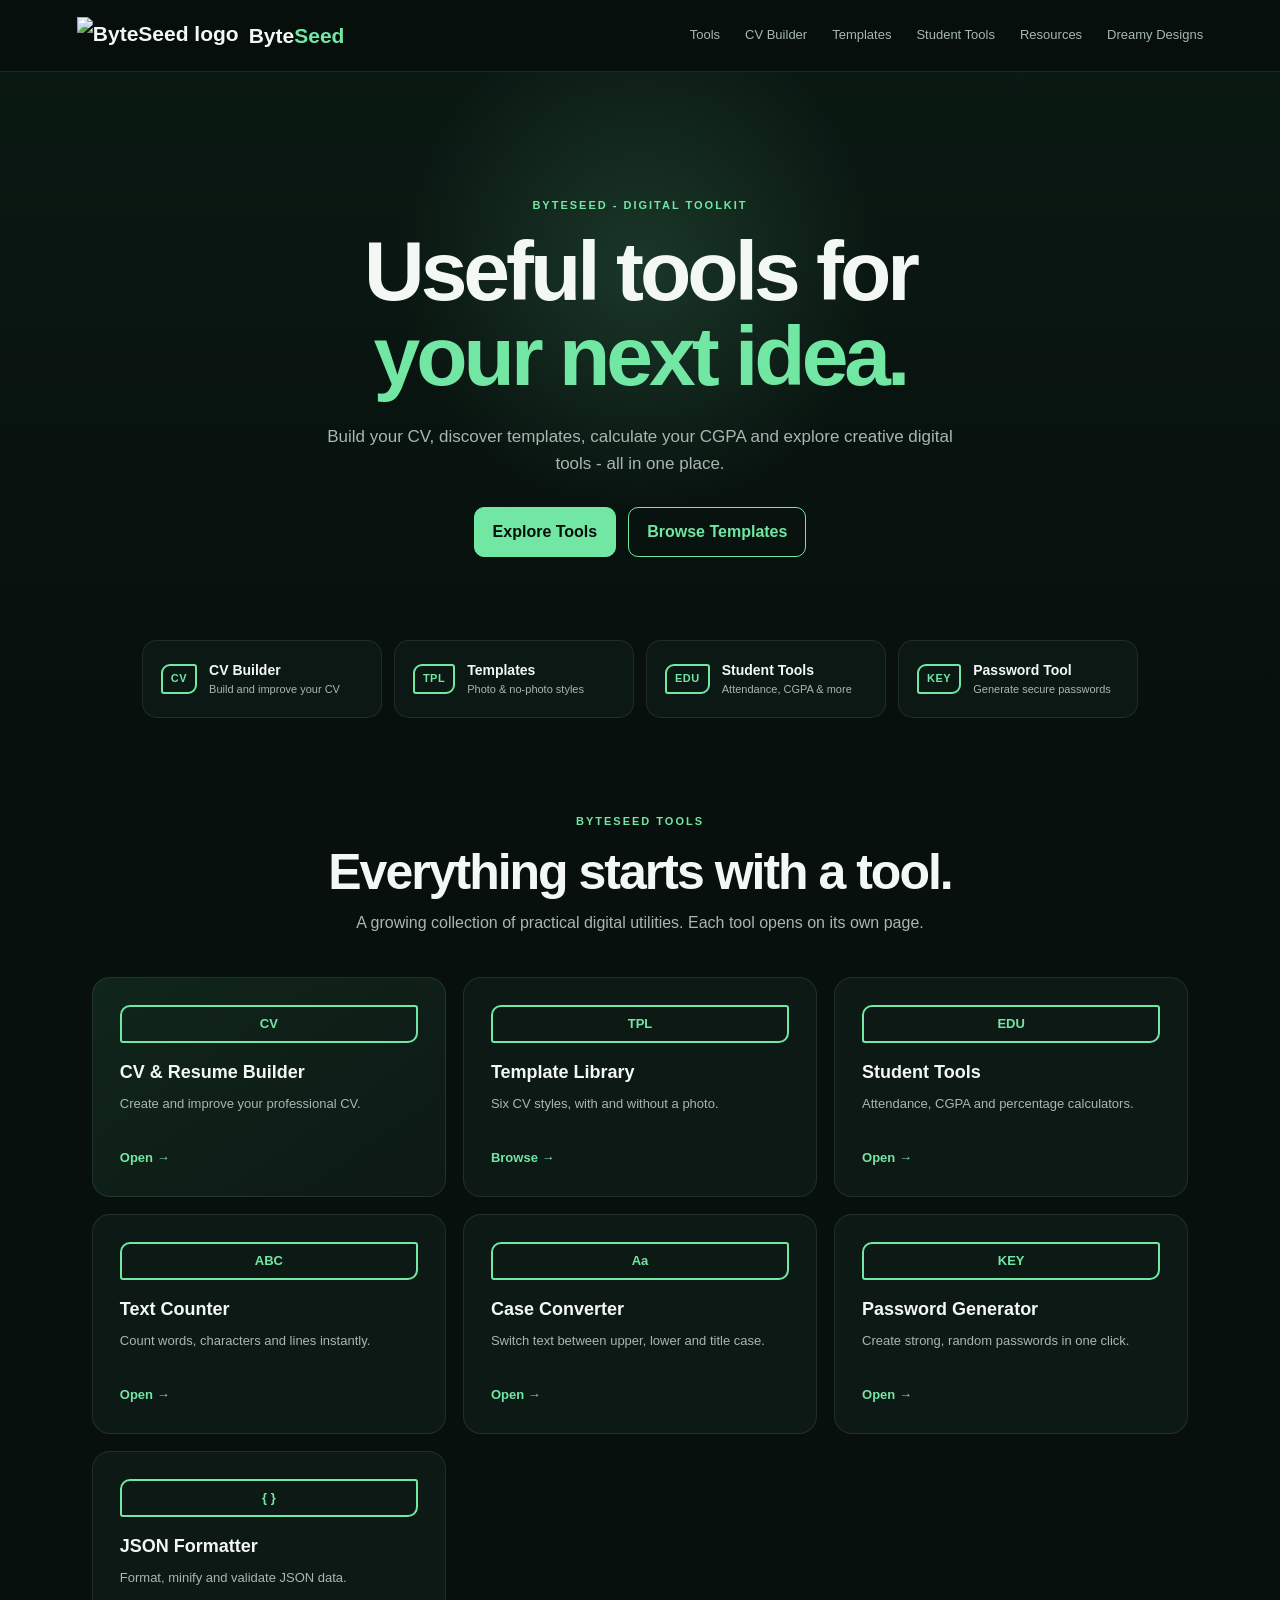
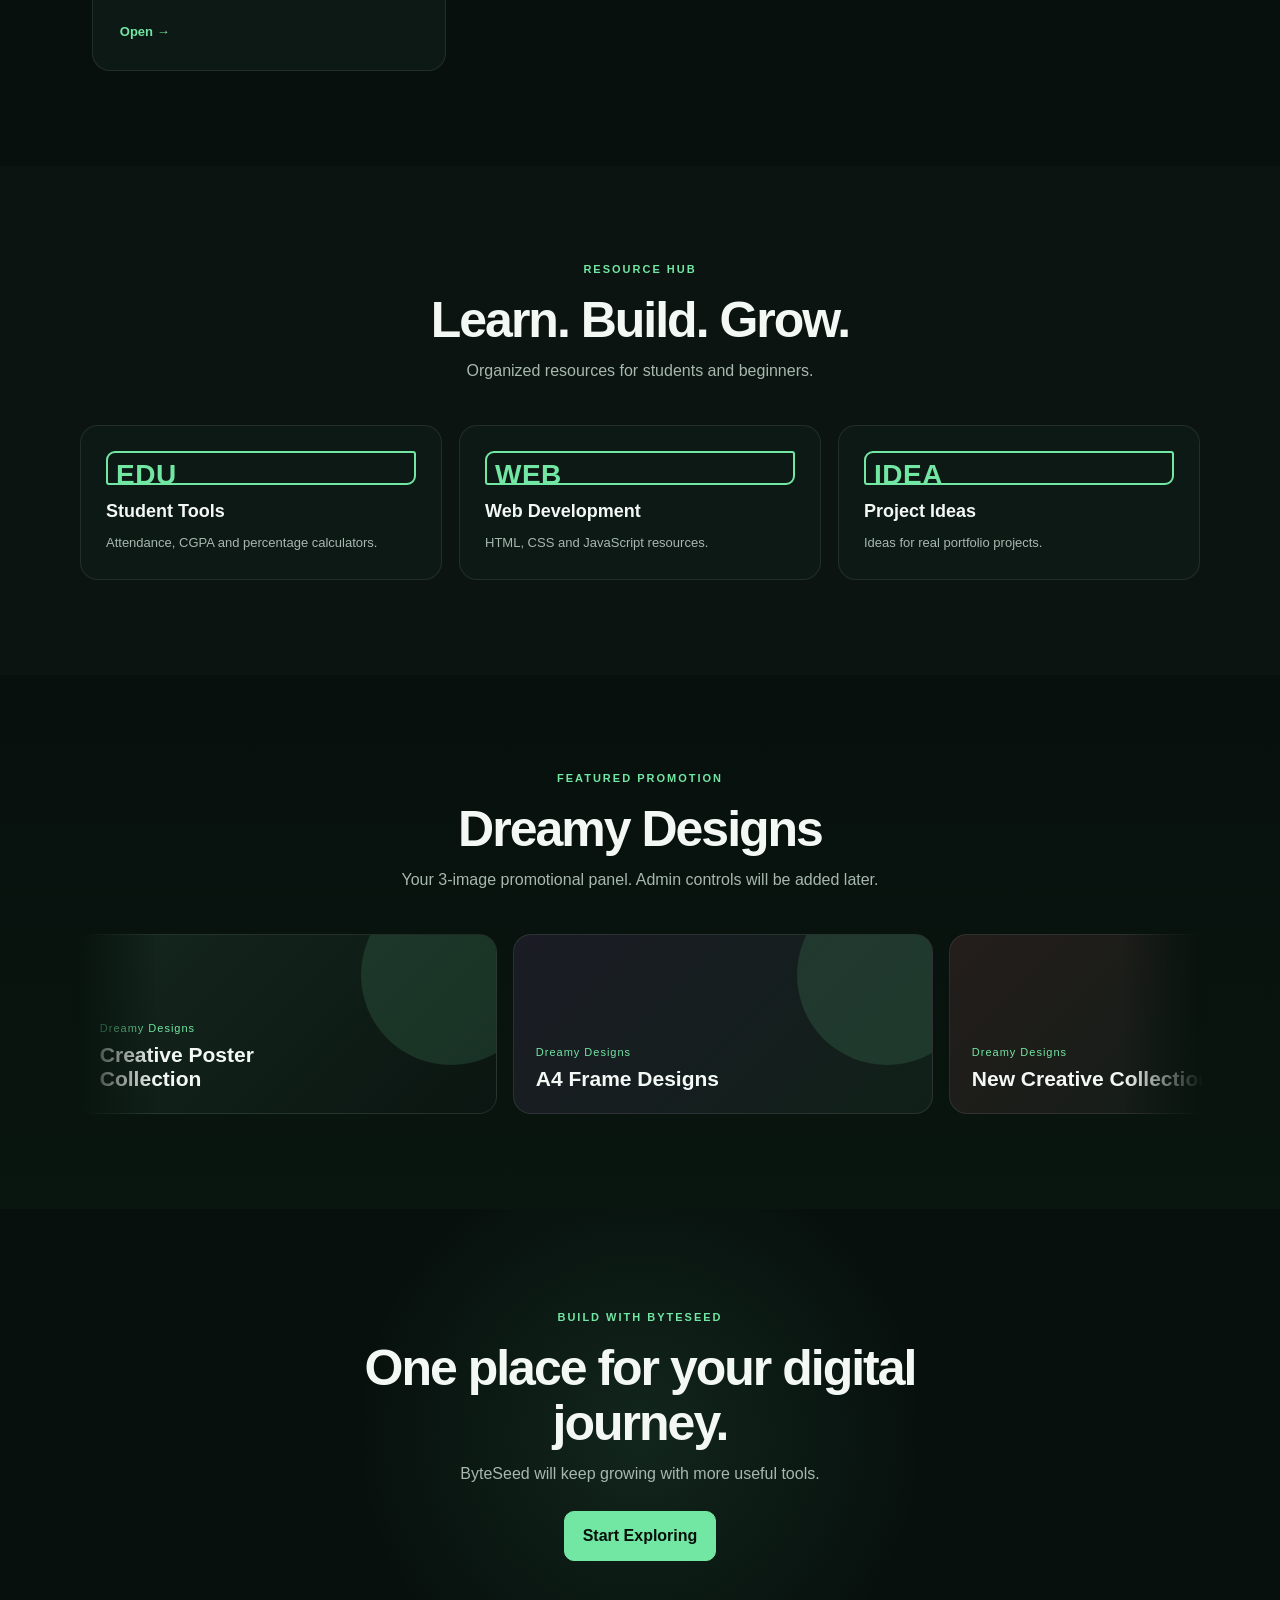
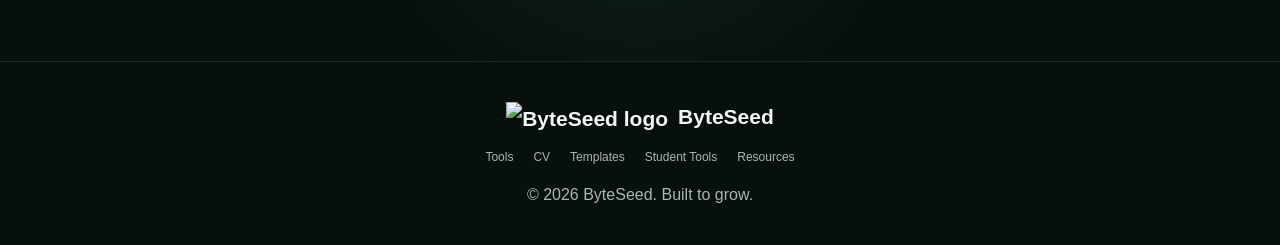
==== commit 1bd05725: "Add files via upload" ====
--- a/index.html
+++ b/index.html
@@ -3,132 +3,57 @@
 <head>
   <meta charset="UTF-8">
   <meta name="viewport" content="width=device-width, initial-scale=1.0">
-  <meta name="description" content="ByteSeed — CV tools, templates, student tools, developer resources and creative designs.">
-  <title>ByteSeed — Digital Toolkit</title>
+  <meta name="description" content="ByteSeed - CV builder, templates, student tools and creative designs.">
+  <title>ByteSeed - Digital Toolkit</title>
+  <link rel="icon" type="image/png" href="assets/logo.png">
   <link rel="stylesheet" href="style.css">
 </head>
 <body>
 <header class="header">
-  <a class="brand" href="#home"><span class="brand-mark">B</span><span>Byte<span>Seed</span></span></a>
-  <button class="menu-btn" id="menuBtn" aria-label="Open menu">☰</button>
+  <a class="brand" href="index.html"><img class="brand-logo" src="assets/logo.png" alt="ByteSeed logo"><span>Byte<span>Seed</span></span></a>
+  <button class="menu-btn" id="menuBtn" aria-label="Open menu"><span></span><span></span><span></span></button>
   <nav id="nav">
-    <a href="#tools">Tools</a><a href="#cv-tools">CV Tools</a><a href="#templates">Templates</a>
-    <a href="#resources">Resources</a><a href="#dreamy">Dreamy Designs</a>
+    <a href="index.html#tools">Tools</a><a href="cv-builder.html">CV Builder</a><a href="templates.html">Templates</a>
+    <a href="student-tools.html">Student Tools</a><a href="index.html#resources">Resources</a><a href="index.html#dreamy">Dreamy Designs</a>
   </nav>
 </header>
 
 <main id="home">
 <section class="hero">
   <div class="hero-content">
-    <p class="eyebrow">BYTESEED • DIGITAL TOOLKIT</p>
+    <p class="eyebrow">BYTESEED - DIGITAL TOOLKIT</p>
     <h1>Useful tools for<br><span>your next idea.</span></h1>
-    <p class="hero-text">Build your CV, discover templates, find student resources and explore creative digital tools — all in one place.</p>
-    <div class="hero-actions"><a class="btn" href="#tools">Explore Tools</a><a class="ghost-btn" href="#templates">Browse Templates</a></div>
+    <p class="hero-text">Build your CV, discover templates, calculate your CGPA and explore creative digital tools - all in one place.</p>
+    <div class="hero-actions"><a class="btn" href="#tools">Explore Tools</a><a class="ghost-btn" href="templates.html">Browse Templates</a></div>
   </div>
 </section>
 
 <section class="quick-grid">
-  <a href="#cv-tools" class="quick-card"><span>📄</span><div><strong>CV Tools</strong><small>Build and improve your CV</small></div></a>
-  <a href="#templates" class="quick-card"><span>🎨</span><div><strong>Templates</strong><small>Ready-to-use designs</small></div></a>
-  <a href="#resources" class="quick-card"><span>💻</span><div><strong>Developer</strong><small>Coding resources</small></div></a>
-  <a href="#resources" class="quick-card"><span>🎓</span><div><strong>Student Hub</strong><small>Study and career tools</small></div></a>
+  <a href="cv-builder.html" class="quick-card"><span class="badge">CV</span><div><strong>CV Builder</strong><small>Build and improve your CV</small></div></a>
+  <a href="templates.html" class="quick-card"><span class="badge">TPL</span><div><strong>Templates</strong><small>Photo & no-photo styles</small></div></a>
+  <a href="student-tools.html" class="quick-card"><span class="badge">EDU</span><div><strong>Student Tools</strong><small>Attendance, CGPA & more</small></div></a>
+  <a href="password-generator.html" class="quick-card"><span class="badge">KEY</span><div><strong>Password Tool</strong><small>Generate secure passwords</small></div></a>
 </section>
 
 <section class="section" id="tools">
-  <div class="section-heading"><p class="eyebrow">BYTESEED TOOLS</p><h2>Everything starts with a tool.</h2><p>A growing collection of practical digital utilities.</p></div>
+  <div class="section-heading"><p class="eyebrow">BYTESEED TOOLS</p><h2>Everything starts with a tool.</h2><p>A growing collection of practical digital utilities. Each tool opens on its own page.</p></div>
   <div class="tool-grid">
-    <a class="tool-card featured" href="#cv-tools"><span class="icon">📄</span><h3>CV & Resume Tools</h3><p>Create and improve your professional CV.</p><span class="arrow">Open →</span></a>
-    <a class="tool-card" href="#templates"><span class="icon">🧩</span><h3>Template Library</h3><p>Resume, poster and document templates.</p><span class="arrow">Browse →</span></a>
-    <a class="tool-card" href="#resources"><span class="icon">🧮</span><h3>Student Tools</h3><p>Calculators, converters and study helpers.</p><span class="arrow">Explore →</span></a>
-    <a class="tool-card" href="#resources"><span class="icon">💻</span><h3>Developer Tools</h3><p>Useful web, Python and coding resources.</p><span class="arrow">Explore →</span></a>
-    <a class="tool-card" href="#resources"><span class="icon">☁️</span><h3>Cloud & Tech</h3><p>Cloud computing learning resources.</p><span class="arrow">Explore →</span></a>
-    <a class="tool-card" href="#resources"><span class="icon">🔐</span><h3>Cyber Security</h3><p>Beginner-friendly security resources.</p><span class="arrow">Explore →</span></a>
-  </div>
-</section>
-
-<section class="section alt" id="cv-tools">
-  <div class="section-heading"><p class="eyebrow">CV CENTER</p><h2>CV & Resume Tools</h2><p>Create a professional CV directly in your browser.</p></div>
-
-  <div class="builder-layout">
-    <form class="cv-form" id="cvForm">
-      <div class="form-title"><span>✍️</span><div><h3>CV Builder</h3><p>Your information stays in this browser.</p></div></div>
-
-      <div class="form-section"><h4>Personal Details</h4>
-        <label>Full name<input id="name" placeholder="Your full name"></label>
-        <label>Professional title<input id="title" placeholder="e.g. BCA Student | Web Developer"></label>
-        <label>Email<input id="email" type="email" placeholder="you@example.com"></label>
-        <label>Phone<input id="phone" placeholder="+91 98765 43210"></label>
-        <label>Location<input id="location" placeholder="City, State, Country"></label>
-        <label>Portfolio / LinkedIn<input id="website" placeholder="linkedin.com/in/yourname"></label>
-        <label>Professional summary<textarea id="summary" rows="4" placeholder="Write 2–4 sentences about yourself..."></textarea></label>
-      </div>
-
-      <div class="form-section"><h4>Education</h4>
-        <label>Degree / Course<input id="education" placeholder="BCA — Computer Applications"></label>
-        <label>College / Institution<input id="college" placeholder="College name"></label>
-        <label>Year / Period<input id="eduYear" placeholder="2024 – 2027"></label>
-      </div>
-
-      <div class="form-section"><h4>Experience</h4>
-        <label>Role / Position<input id="experienceRole" placeholder="Intern / Freelance Developer"></label>
-        <label>Company / Organization<input id="experienceCompany" placeholder="Company name"></label>
-        <label>Period<input id="experiencePeriod" placeholder="2026 – Present"></label>
-        <label>Details<textarea id="experienceDetails" rows="4" placeholder="Describe your work, achievements or responsibilities..."></textarea></label>
-      </div>
-
-      <div class="form-section"><h4>Skills</h4>
-        <label>Skills<input id="skills" placeholder="HTML, CSS, JavaScript, Python, Cloud Computing"></label>
-        <small>Separate skills with commas.</small>
-      </div>
-
-      <div class="form-section"><h4>Certifications</h4>
-        <label>Certifications<textarea id="certifications" rows="3" placeholder="Certificate name — Issuer&#10;Certificate name — Issuer"></textarea></label>
-      </div>
-
-      <div class="form-section"><h4>Projects</h4>
-        <label>Project name<input id="projectName" placeholder="ByteSeed"></label>
-        <label>Project details<textarea id="projectDetails" rows="3" placeholder="What did you build? What technologies did you use?"></textarea></label>
-      </div>
-
-      <div class="form-actions"><button type="button" class="outline-btn" id="clearBtn">Clear</button><button type="button" class="btn" id="printBtn">Print / Save PDF</button></div>
-    </form>
-
-    <div class="preview-wrap">
-      <div class="preview-toolbar"><strong>Live Preview</strong><span>Updates automatically</span></div>
-      <article class="cv-paper" id="cvPreview">
-        <header class="cv-head"><h1 id="pName">Your Name</h1><p id="pTitle">Professional Title</p><div class="contact" id="pContact">Email • Phone • Location</div></header>
-        <div class="cv-body">
-          <section class="cv-block" id="summaryBlock"><h2>PROFILE</h2><p id="pSummary">Your professional summary will appear here.</p></section>
-          <section class="cv-block" id="experienceBlock"><h2>EXPERIENCE</h2><div class="cv-item"><div class="item-top"><strong id="pExpRole">Your Role</strong><span id="pExpPeriod">Period</span></div><b id="pExpCompany">Company</b><p id="pExpDetails">Your experience details.</p></div></section>
-          <section class="cv-block" id="educationBlock"><h2>EDUCATION</h2><div class="cv-item"><div class="item-top"><strong id="pEducation">Degree / Course</strong><span id="pEduYear">Period</span></div><b id="pCollege">Institution</b></div></section>
-          <section class="cv-block" id="skillsBlock"><h2>SKILLS</h2><div class="skill-list" id="pSkills"><span>Example Skill</span></div></section>
-          <section class="cv-block" id="certBlock"><h2>CERTIFICATIONS</h2><div id="pCertifications">Certificate details</div></section>
-          <section class="cv-block" id="projectBlock"><h2>PROJECT</h2><div class="cv-item"><strong id="pProjectName">Project Name</strong><p id="pProjectDetails">Project details.</p></div></section>
-        </div>
-      </article>
-    </div>
-  </div>
-</section>
-
-<section class="section" id="templates">
-  <div class="section-heading"><p class="eyebrow">TEMPLATE LIBRARY</p><h2>Templates for your work.</h2><p>Template cards ready to connect to downloadable files.</p></div>
-  <div class="template-grid">
-    <article class="template-card"><div class="template-preview resume">RESUME</div><div class="template-info"><h3>Modern Resume</h3><p>Clean professional layout.</p><button class="outline-btn" data-coming>Use Template</button></div></article>
-    <article class="template-card"><div class="template-preview creative">PORTFOLIO</div><div class="template-info"><h3>Creative Portfolio</h3><p>Show projects and skills.</p><button class="outline-btn" data-coming>Use Template</button></div></article>
-    <article class="template-card"><div class="template-preview poster">POSTER</div><div class="template-info"><h3>Social Poster</h3><p>Simple promotional design.</p><button class="outline-btn" data-coming>Use Template</button></div></article>
-    <article class="template-card"><div class="template-preview letter">LETTER</div><div class="template-info"><h3>Application Letter</h3><p>Professional document format.</p><button class="outline-btn" data-coming>Use Template</button></div></article>
+    <a class="tool-card featured" href="cv-builder.html"><span class="icon">CV</span><h3>CV & Resume Builder</h3><p>Create and improve your professional CV.</p><span class="arrow">Open &#8594;</span></a>
+    <a class="tool-card" href="templates.html"><span class="icon">TPL</span><h3>Template Library</h3><p>Six CV styles, with and without a photo.</p><span class="arrow">Browse &#8594;</span></a>
+    <a class="tool-card" href="student-tools.html"><span class="icon">EDU</span><h3>Student Tools</h3><p>Attendance, CGPA and percentage calculators.</p><span class="arrow">Open &#8594;</span></a>
+    <a class="tool-card" href="text-counter.html"><span class="icon">ABC</span><h3>Text Counter</h3><p>Count words, characters and lines instantly.</p><span class="arrow">Open &#8594;</span></a>
+    <a class="tool-card" href="case-converter.html"><span class="icon">Aa</span><h3>Case Converter</h3><p>Switch text between upper, lower and title case.</p><span class="arrow">Open &#8594;</span></a>
+    <a class="tool-card" href="password-generator.html"><span class="icon">KEY</span><h3>Password Generator</h3><p>Create strong, random passwords in one click.</p><span class="arrow">Open &#8594;</span></a>
+    <a class="tool-card" href="json-formatter.html"><span class="icon">{ }</span><h3>JSON Formatter</h3><p>Format, minify and validate JSON data.</p><span class="arrow">Open &#8594;</span></a>
   </div>
 </section>
 
 <section class="section alt" id="resources">
-  <div class="section-heading"><p class="eyebrow">RESOURCE HUB</p><h2>Learn. Build. Grow.</h2><p>Organized resources for students, developers and beginners.</p></div>
+  <div class="section-heading"><p class="eyebrow">RESOURCE HUB</p><h2>Learn. Build. Grow.</h2><p>Organized resources for students and beginners.</p></div>
   <div class="resource-grid">
-    <a class="resource-card" href="#resources"><span>🎓</span><h3>Student Hub</h3><p>Study notes, project ideas and useful utilities.</p></a>
-    <a class="resource-card" href="#resources"><span>🐍</span><h3>Python</h3><p>Beginner guides and project ideas.</p></a>
-    <a class="resource-card" href="#resources"><span>🌐</span><h3>Web Development</h3><p>HTML, CSS and JavaScript resources.</p></a>
-    <a class="resource-card" href="#resources"><span>☁️</span><h3>Cloud Computing</h3><p>Cloud concepts and learning paths.</p></a>
-    <a class="resource-card" href="#resources"><span>🔐</span><h3>Cyber Security</h3><p>Foundations and safe learning resources.</p></a>
-    <a class="resource-card" href="#resources"><span>🚀</span><h3>Project Ideas</h3><p>Ideas for real portfolio projects.</p></a>
+    <a class="resource-card" href="student-tools.html"><span class="badge">EDU</span><h3>Student Tools</h3><p>Attendance, CGPA and percentage calculators.</p></a>
+    <a class="resource-card" href="index.html#resources"><span class="badge">WEB</span><h3>Web Development</h3><p>HTML, CSS and JavaScript resources.</p></a>
+    <a class="resource-card" href="index.html#resources"><span class="badge">IDEA</span><h3>Project Ideas</h3><p>Ideas for real portfolio projects.</p></a>
   </div>
 </section>
 
@@ -146,8 +71,7 @@
 
 <section class="cta"><p class="eyebrow">BUILD WITH BYTESEED</p><h2>One place for your digital journey.</h2><p>ByteSeed will keep growing with more useful tools.</p><a class="btn" href="#tools">Start Exploring</a></section>
 </main>
-
-<footer><div class="footer-brand"><span class="brand-mark">B</span> ByteSeed</div><div class="footer-links"><a href="#tools">Tools</a><a href="#cv-tools">CV</a><a href="#templates">Templates</a><a href="#resources">Resources</a><a href="#dreamy">Dreamy Designs</a></div><p>© <span id="year"></span> ByteSeed. Built to grow.</p></footer>
+<footer><div class="footer-brand"><img class="brand-logo footer-logo" src="assets/logo.png" alt="ByteSeed logo"> ByteSeed</div><div class="footer-links"><a href="index.html#tools">Tools</a><a href="cv-builder.html">CV</a><a href="templates.html">Templates</a><a href="student-tools.html">Student Tools</a><a href="index.html#resources">Resources</a></div><p>© <span id="year"></span> ByteSeed. Built to grow.</p></footer>
 <div class="toast" id="toast" role="status"></div>
 <script src="script.js"></script>
 </body>
--- a/style.css
+++ b/style.css
@@ -3,19 +3,90 @@
 html{scroll-behavior:smooth}body{font-family:Arial,Helvetica,sans-serif;background:var(--bg);color:var(--text);line-height:1.6}a{text-decoration:none;color:inherit}button,input,textarea{font:inherit}
 .header{height:72px;padding:0 6%;display:flex;align-items:center;justify-content:space-between;position:sticky;top:0;z-index:50;background:rgba(7,16,13,.92);backdrop-filter:blur(16px);border-bottom:1px solid var(--border)}
 .brand,.footer-brand{display:flex;align-items:center;gap:10px;font-weight:800;font-size:21px}.brand span span{color:var(--accent)}.brand-mark{width:35px;height:35px;display:grid;place-items:center;border:2px solid var(--accent);border-radius:11px 4px 11px 4px;color:var(--accent);font-weight:900}
-nav{display:flex;gap:25px}nav a{font-size:13px;color:var(--muted)}nav a:hover{color:var(--text)}.menu-btn{display:none;border:0;background:none;color:var(--text);font-size:25px}
+.brand-logo{height:38px;width:auto;display:block;object-fit:contain}
+.footer-logo{height:30px}
+nav{display:flex;gap:25px}nav a{font-size:13px;color:var(--muted)}nav a:hover{color:var(--text)}
+.menu-btn{display:none;flex-direction:column;justify-content:center;gap:5px;width:30px;height:30px;border:0;background:none;padding:0;cursor:pointer}
+.menu-btn span{display:block;height:2px;width:100%;background:var(--text);border-radius:2px;transition:.2s}
+.menu-btn.open span:nth-child(1){transform:translateY(7px) rotate(45deg)}
+.menu-btn.open span:nth-child(2){opacity:0}
+.menu-btn.open span:nth-child(3){transform:translateY(-7px) rotate(-45deg)}
+.badge{display:inline-flex;align-items:center;justify-content:center;min-width:34px;height:34px;padding:0 8px;border:2px solid var(--accent);border-radius:9px 3px 9px 3px;color:var(--accent);font-weight:800;font-size:12px;letter-spacing:.5px}
+.quick-card .badge{font-size:11px;min-width:30px;height:30px}
+.resource-card>.badge{margin-bottom:12px}
 .hero{min-height:610px;display:grid;place-items:center;text-align:center;padding:80px 6%;background:radial-gradient(circle at 50% 32%,rgba(114,230,163,.16),transparent 32%),linear-gradient(180deg,#0b1913,var(--bg))}
+.hero.small-hero{min-height:360px;padding:60px 6% 50px}
+.hero.small-hero h1{font-size:clamp(34px,6vw,56px);letter-spacing:-2px}
 .hero-content{max-width:850px}.eyebrow{color:var(--accent);font-size:11px;font-weight:800;letter-spacing:2px;margin-bottom:14px}h1{font-size:clamp(45px,8vw,84px);line-height:1.02;letter-spacing:-4px}h1 span{color:var(--accent)}
 .hero-text{max-width:650px;margin:23px auto 30px;color:var(--muted);font-size:17px}.hero-actions{display:flex;justify-content:center;gap:12px;flex-wrap:wrap}
 .btn,.ghost-btn,.outline-btn{display:inline-block;border-radius:10px;padding:11px 18px;font-weight:700;cursor:pointer}.btn{background:var(--accent);color:#06100b;border:1px solid var(--accent)}.ghost-btn,.outline-btn{background:transparent;color:var(--accent);border:1px solid var(--accent)}
 .quick-grid{max-width:1150px;margin:-42px auto 0;padding:0 6%;display:grid;grid-template-columns:repeat(4,1fr);gap:12px;position:relative}.quick-card{display:flex;align-items:center;gap:12px;padding:18px;background:rgba(13,25,21,.96);border:1px solid var(--border);border-radius:15px}.quick-card>span{font-size:23px}.quick-card strong,.quick-card small{display:block}.quick-card strong{font-size:14px}.quick-card small{color:var(--muted);font-size:11px}
 .section{padding:95px 6%;max-width:1250px;margin:auto}.section.alt{max-width:none;background:rgba(255,255,255,.015)}.section-heading{text-align:center;max-width:750px;margin:0 auto 42px}.section-heading h2,.cta h2{font-size:clamp(31px,5vw,50px);line-height:1.1;letter-spacing:-2px;margin-bottom:10px}.section-heading p:last-child,.cta>p:not(.eyebrow){color:var(--muted)}
-.tool-grid,.resource-grid,.template-grid{max-width:1120px;margin:auto;display:grid;grid-template-columns:repeat(3,1fr);gap:17px}.tool-card,.template-card,.resource-card{background:var(--surface);border:1px solid var(--border);border-radius:18px;transition:.2s}.tool-card:hover,.template-card:hover,.resource-card:hover{transform:translateY(-4px);border-color:rgba(114,230,163,.35)}.tool-card{padding:27px;min-height:220px;display:flex;flex-direction:column}.tool-card.featured{background:linear-gradient(145deg,#10251b,#0d1915)}.icon{font-size:28px;display:block;margin-bottom:15px}.tool-card h3,.resource-card h3,.template-info h3{font-size:18px;margin-bottom:7px}.tool-card p,.resource-card p,.template-info p{color:var(--muted);font-size:13px}.arrow{margin-top:auto;padding-top:18px;color:var(--accent);font-size:13px;font-weight:800}
-.builder-layout{max-width:1180px;margin:auto;display:grid;grid-template-columns:minmax(300px,440px) minmax(350px,1fr);gap:25px;align-items:start}.cv-form{background:var(--surface);border:1px solid var(--border);border-radius:18px;padding:24px}.form-title{display:flex;gap:13px;align-items:center;margin-bottom:22px}.form-title>span{font-size:29px}.form-title h3{font-size:21px}.form-title p{color:var(--muted);font-size:12px}.form-section{padding:20px 0;border-top:1px solid var(--border)}.form-section h4{font-size:14px;margin-bottom:14px;color:var(--accent)}label{display:block;color:var(--muted);font-size:12px;margin-bottom:12px}input,textarea{width:100%;margin-top:6px;padding:11px 12px;background:#08120f;color:var(--text);border:1px solid var(--border);border-radius:9px;outline:none}input:focus,textarea:focus{border-color:var(--accent)}textarea{resize:vertical}.form-section small{color:var(--muted);font-size:10px}.form-actions{display:flex;justify-content:space-between;gap:10px;margin-top:8px}.preview-wrap{min-width:0}.preview-toolbar{display:flex;justify-content:space-between;align-items:center;margin-bottom:10px;color:var(--muted);font-size:12px}.preview-toolbar strong{color:var(--text);font-size:14px}.cv-paper{background:var(--paper);color:var(--ink);min-height:900px;width:100%;padding:42px 45px;box-shadow:0 15px 55px rgba(0,0,0,.28);border-radius:4px}.cv-head{border-bottom:3px solid #17211d;padding-bottom:20px;margin-bottom:25px}.cv-head h1{font-size:37px;letter-spacing:-1px;line-height:1.1}.cv-head p{font-size:17px;margin:5px 0;color:#385448}.contact{font-size:11px;color:#52665d;word-break:break-word}.cv-block{margin-bottom:23px}.cv-block h2{font-size:11px;letter-spacing:2px;border-bottom:1px solid #d9e1dd;padding-bottom:5px;margin-bottom:10px}.cv-block p,.cv-block div{font-size:11px;line-height:1.65}.item-top{display:flex;justify-content:space-between;gap:15px}.item-top span{color:#63746d;font-size:10px}.cv-item b{font-size:11px;color:#385448}.skill-list{display:flex;flex-wrap:wrap;gap:6px}.skill-list span{background:#edf3ef;border-radius:20px;padding:4px 9px;font-size:10px}.cert-line{margin-bottom:5px}
+.tool-grid,.resource-grid,.template-grid{max-width:1120px;margin:auto;display:grid;grid-template-columns:repeat(3,1fr);gap:17px}.tool-card,.template-card,.resource-card{background:var(--surface);border:1px solid var(--border);border-radius:18px;transition:.2s}.tool-card:hover,.template-card:hover,.resource-card:hover{transform:translateY(-4px);border-color:rgba(114,230,163,.35)}.tool-card{padding:27px;min-height:220px;display:flex;flex-direction:column}.tool-card.featured{background:linear-gradient(145deg,#10251b,#0d1915)}.icon{display:inline-flex;align-items:center;justify-content:center;min-width:38px;height:38px;padding:0 8px;border:2px solid var(--accent);border-radius:10px 3px 10px 3px;color:var(--accent);font-weight:800;font-size:13px;margin-bottom:15px}.tool-card h3,.resource-card h3,.template-info h3{font-size:18px;margin-bottom:7px}.tool-card p,.resource-card p,.template-info p{color:var(--muted);font-size:13px}.arrow{margin-top:auto;padding-top:18px;color:var(--accent);font-size:13px;font-weight:800}
+.builder-layout{max-width:1180px;margin:auto;display:grid;grid-template-columns:minmax(300px,440px) minmax(350px,1fr);gap:25px;align-items:start}.cv-form{background:var(--surface);border:1px solid var(--border);border-radius:18px;padding:24px}.form-title{display:flex;gap:13px;align-items:center;margin-bottom:22px}.form-title>span{font-size:29px}.form-title h3{font-size:21px}.form-title p{color:var(--muted);font-size:12px}.form-section{padding:20px 0;border-top:1px solid var(--border)}.form-section h4{font-size:14px;margin-bottom:14px;color:var(--accent)}label{display:block;color:var(--muted);font-size:12px;margin-bottom:12px}input,textarea{width:100%;margin-top:6px;padding:11px 12px;background:#08120f;color:var(--text);border:1px solid var(--border);border-radius:9px;outline:none}input:focus,textarea:focus{border-color:var(--accent)}textarea{resize:vertical}.form-section small{color:var(--muted);font-size:10px}.form-actions{display:flex;justify-content:space-between;gap:10px;margin-top:8px}.preview-wrap{min-width:0}.preview-toolbar{display:flex;justify-content:space-between;align-items:center;margin-bottom:10px;color:var(--muted);font-size:12px}.preview-toolbar strong{color:var(--text);font-size:14px}.cv-paper{background:var(--paper);color:var(--ink);min-height:900px;width:100%;padding:42px 45px;box-shadow:0 15px 55px rgba(0,0,0,.28);border-radius:4px}.cv-head{border-bottom:3px solid #17211d;padding-bottom:20px;margin-bottom:25px;display:flex;gap:22px;align-items:center}.cv-head-text{flex:1;min-width:0}.cv-head h1{font-size:37px;letter-spacing:-1px;line-height:1.1}.cv-head p{font-size:17px;margin:5px 0;color:#385448}.contact{font-size:11px;color:#52665d;word-break:break-word}.cv-block{margin-bottom:23px}.cv-block h2{font-size:11px;letter-spacing:2px;border-bottom:1px solid #d9e1dd;padding-bottom:5px;margin-bottom:10px}.cv-block p,.cv-block div{font-size:11px;line-height:1.65}.item-top{display:flex;justify-content:space-between;gap:15px}.item-top span{color:#63746d;font-size:10px}.cv-item b{font-size:11px;color:#385448}.skill-list{display:flex;flex-wrap:wrap;gap:6px}.skill-list span{background:#edf3ef;border-radius:20px;padding:4px 9px;font-size:10px}.cert-line{margin-bottom:5px}
+.cv-photo{display:none;width:80px;height:80px;border-radius:50%;overflow:hidden;flex-shrink:0;background:#dfe8e2;border:2px solid #17211d}
+.cv-photo img{width:100%;height:100%;object-fit:cover;display:block}
+.cv-paper.show-photo .cv-photo{display:block}
+.tpl-modern .cv-head{background:linear-gradient(135deg,#123024,#0c1e17);margin:-42px -45px 25px;padding:32px 45px;border-radius:4px 4px 0 0;border-bottom:none}
+.tpl-modern .cv-head h1,.tpl-modern .cv-head p,.tpl-modern .contact{color:#eef7f1}
+.tpl-modern .cv-photo{border-color:#72e6a3}
+.tpl-corporate .cv-head{background:#0f1c2e;margin:-42px -45px 25px;padding:32px 45px;border-radius:4px 4px 0 0;border-bottom:none}
+.tpl-corporate .cv-head h1,.tpl-corporate .cv-head p,.tpl-corporate .contact{color:#f2f5fa}
+.tpl-corporate .cv-block h2{color:#0f1c2e;border-bottom-color:#0f1c2e}
+.tpl-minimal .cv-head{border-bottom:1px solid #cfd8d2}
+.tpl-minimal .cv-block h2{border-bottom:none;font-weight:700;letter-spacing:1px;color:#17211d}
+.tpl-creative .cv-head{border-bottom:3px dashed var(--accent)}
+.tpl-creative .cv-photo{border-radius:16px 4px 16px 4px;border-color:var(--accent)}
+.tpl-creative .cv-block h2{color:#1c7a49}
+.tpl-ats{font-family:Georgia,'Times New Roman',serif}
+.tpl-ats .cv-photo{display:none!important}
+.tpl-ats .cv-block h2{border-bottom:1px solid #17211d;text-transform:uppercase;letter-spacing:1px}
+.tool-panel{max-width:820px;margin:auto;background:var(--surface);border:1px solid var(--border);border-radius:18px;padding:28px}
+.tool-panel.narrow{max-width:520px}
+.tool-panel textarea,.tool-panel input[type="text"]{width:100%;padding:13px 14px;background:#08120f;color:var(--text);border:1px solid var(--border);border-radius:10px;outline:none;font-family:inherit;resize:vertical}
+.tool-panel textarea:focus,.tool-panel input:focus{border-color:var(--accent)}
+.stat-grid{display:grid;grid-template-columns:repeat(3,1fr);gap:12px;margin-top:18px}
+.stat-card{background:#08120f;border:1px solid var(--border);border-radius:12px;padding:16px;text-align:center}
+.stat-card strong{display:block;font-size:26px;color:var(--accent)}
+.stat-card span{font-size:11px;color:var(--muted)}
+.btn-row{display:flex;flex-wrap:wrap;gap:10px;margin-top:16px}
+.output-row{display:flex;gap:10px;margin-top:16px;align-items:flex-start}
+.output-row textarea,.output-row input{flex:1}
+.output-row .copy-btn{flex-shrink:0}
+.range-label{display:block;color:var(--muted);font-size:12px;margin-top:20px}
+.range-label span{color:var(--accent);font-weight:800}
+.range-label input[type="range"]{width:100%;margin-top:8px;accent-color:var(--accent)}
+.check-grid{display:grid;grid-template-columns:repeat(2,1fr);gap:10px;margin-top:18px}
+.check{display:flex;align-items:center;gap:8px;font-size:13px;color:var(--muted)}
+.check input{accent-color:var(--accent)}
+.strength-bar{height:6px;border-radius:4px;background:#08120f;margin-top:20px;overflow:hidden;border:1px solid var(--border)}
+.strength-bar>div{height:100%;width:0;background:var(--accent);transition:.3s}
+.strength-label{font-size:12px;color:var(--muted);margin-top:8px}
+#password-generator .btn{margin-top:20px;width:100%}
+.json-status{font-size:12px;margin-top:12px;min-height:16px}
+.json-status.ok{color:var(--accent)}
+.json-status.error{color:#e68a8a}
+.result-box{margin-top:18px;padding:16px;background:#08120f;border:1px solid var(--border);border-radius:12px;font-size:14px;color:var(--muted);min-height:20px}
+.result-box.ok{border-color:var(--accent);color:var(--accent)}
+.result-box.warn{border-color:#e6b95c;color:#e6b95c}
+.cgpa-rows{display:flex;flex-direction:column;gap:10px}
+.cgpa-row{display:grid;grid-template-columns:1fr 1fr auto;gap:10px;align-items:center}
+.remove-row{background:none;border:1px solid var(--border);color:var(--muted);border-radius:8px;width:38px;height:38px;cursor:pointer;font-size:16px}
+.divider-label{text-align:center;color:var(--muted);font-size:11px;margin:24px 0 16px;letter-spacing:.5px}
+.template-select-row{display:flex;flex-wrap:wrap;gap:8px}
+.tpl-swatch{flex:1 1 28%;padding:12px 8px;background:#08120f;border:1px solid var(--border);border-radius:10px;color:var(--muted);font-size:12px;text-align:center;cursor:pointer;line-height:1.5}
+.tpl-swatch small{display:block;color:var(--muted);opacity:.7;font-size:10px}
+.tpl-swatch.active{border-color:var(--accent);color:var(--accent)}
+.tpl-swatch.active small{color:var(--accent);opacity:.85}
+#photoUploadLabel input{margin-top:6px}
+.template-tag{display:inline-block;margin-top:10px;font-size:10px;padding:4px 10px;border:1px solid var(--border);border-radius:20px;color:var(--muted)}
+.template-card .use-btn{display:inline-block;text-decoration:none;text-align:center}
 .template-grid{grid-template-columns:repeat(4,1fr)}.template-card{overflow:hidden}.template-preview{height:190px;display:grid;place-items:center;font-size:22px;font-weight:900;letter-spacing:2px;background:linear-gradient(135deg,#172c22,#0b1411)}.template-preview.creative{background:linear-gradient(135deg,#1d1a2a,#10251d)}.template-preview.poster{background:linear-gradient(135deg,#292015,#10231a)}.template-preview.letter{background:linear-gradient(135deg,#211d18,#11231c)}.template-info{padding:19px}.template-info .outline-btn{margin-top:14px}
 .resource-grid{grid-template-columns:repeat(3,1fr)}.resource-card{padding:25px;display:block}.resource-card>span{font-size:28px;display:block;margin-bottom:12px}
 .dreamy{max-width:none;background:linear-gradient(180deg,var(--bg),#09150f)}.marquee-window{overflow:hidden;width:100%;mask-image:linear-gradient(to right,transparent,#000 7%,#000 93%,transparent)}.marquee-track{display:flex;width:max-content;gap:16px;animation:marquee 28s linear infinite}.marquee-window:hover .marquee-track{animation-play-state:paused}.ad-card{width:min(420px,78vw);height:180px;border-radius:18px;border:1px solid var(--border);display:flex;align-items:end;padding:22px;overflow:hidden;position:relative;background:linear-gradient(135deg,#14271e,#0b1511)}.ad-card:before{content:"";position:absolute;width:180px;height:180px;border-radius:50%;right:-45px;top:-50px;background:rgba(114,230,163,.13)}.ad-card div{position:relative;z-index:1}.ad-card small,.ad-card strong{display:block}.ad-card small{color:var(--accent);font-size:11px;letter-spacing:1px}.ad-card strong{font-size:21px;max-width:260px;line-height:1.15;margin-top:5px}.ad-two{background:linear-gradient(135deg,#1b1c25,#102018)}.ad-three{background:linear-gradient(135deg,#241d1b,#0d1d16)}@keyframes marquee{from{transform:translateX(0)}to{transform:translateX(-50%)}}
 .cta{padding:100px 6%;text-align:center;background:radial-gradient(circle at center,rgba(114,230,163,.1),transparent 42%)}.cta h2{max-width:700px;margin:0 auto 10px}.cta .btn{margin-top:25px}footer{padding:38px 6%;border-top:1px solid var(--border);text-align:center;color:var(--muted)}.footer-brand{justify-content:center;color:var(--text);margin-bottom:14px}.footer-brand .brand-mark{width:29px;height:29px;font-size:13px}.footer-links{display:flex;justify-content:center;gap:20px;flex-wrap:wrap;margin-bottom:15px;font-size:12px}.toast{position:fixed;left:50%;bottom:25px;transform:translate(-50%,20px);opacity:0;pointer-events:none;background:var(--surface2);border:1px solid var(--border);padding:12px 17px;border-radius:10px;color:var(--text);font-size:13px;transition:.25s;z-index:100}.toast.show{opacity:1;transform:translate(-50%,0)}
 @media(max-width:1000px){.quick-grid{grid-template-columns:repeat(2,1fr)}.tool-grid,.resource-grid{grid-template-columns:repeat(2,1fr)}.template-grid{grid-template-columns:repeat(2,1fr)}.builder-layout{grid-template-columns:1fr}.cv-paper{max-width:760px;margin:auto}}
-@media(max-width:700px){.header{padding:0 5%}.menu-btn{display:block}nav{display:none;position:absolute;top:72px;left:0;right:0;padding:18px 5%;background:var(--surface);border-bottom:1px solid var(--border);flex-direction:column;gap:17px}nav.open{display:flex}.hero{min-height:570px}.quick-grid{margin-top:-25px;padding:0 5%}.section{padding:75px 5%}.tool-grid,.resource-grid,.template-grid{grid-template-columns:1fr}.cv-form{padding:17px}.cv-paper{padding:28px 25px;min-height:760px}.cv-head h1{font-size:30px}.ad-card{height:155px}.form-actions{flex-direction:column}.form-actions button{width:100%}}
-@media print{body{background:white}.header,.hero,.quick-grid,.section:not(#cv-tools),footer,.preview-toolbar,.cv-form,.toast{display:none!important}.section#cv-tools{display:block;padding:0!important;max-width:none}.builder-layout{display:block}.preview-wrap{width:100%}.cv-paper{box-shadow:none;border-radius:0;width:100%;min-height:auto;padding:35px;color:#17211d}.cv-head h1{font-size:32px}}
+@media(max-width:700px){.header{padding:0 5%}.menu-btn{display:flex}nav{display:none;position:absolute;top:72px;left:0;right:0;padding:18px 5%;background:var(--surface);border-bottom:1px solid var(--border);flex-direction:column;gap:17px}nav.open{display:flex}.hero{min-height:570px}.quick-grid{margin-top:-25px;padding:0 5%}.section{padding:75px 5%}.tool-grid,.resource-grid,.template-grid{grid-template-columns:1fr}.cv-form{padding:17px}.cv-paper{padding:28px 25px;min-height:760px}.cv-head h1{font-size:30px}.ad-card{height:155px}.form-actions{flex-direction:column}.form-actions button{width:100%}.stat-grid{grid-template-columns:repeat(2,1fr)}.check-grid{grid-template-columns:1fr}.output-row{flex-direction:column}.output-row .copy-btn{width:100%}.tool-panel{padding:20px}}
+@media print{body{background:white}.header,.hero,.quick-grid,footer,.preview-toolbar,.cv-form,.toast,.section-heading{display:none!important}main{padding:0!important}.builder-layout{display:block}.preview-wrap{width:100%}.cv-paper{box-shadow:none;border-radius:0;width:100%;min-height:auto;padding:35px;color:#17211d}.cv-head h1{font-size:32px}}
+@media(max-width:1000px){.stat-grid{grid-template-columns:repeat(2,1fr)}}
+@media(max-width:600px){.cgpa-row{grid-template-columns:1fr 1fr auto}.tpl-swatch{flex:1 1 45%}}
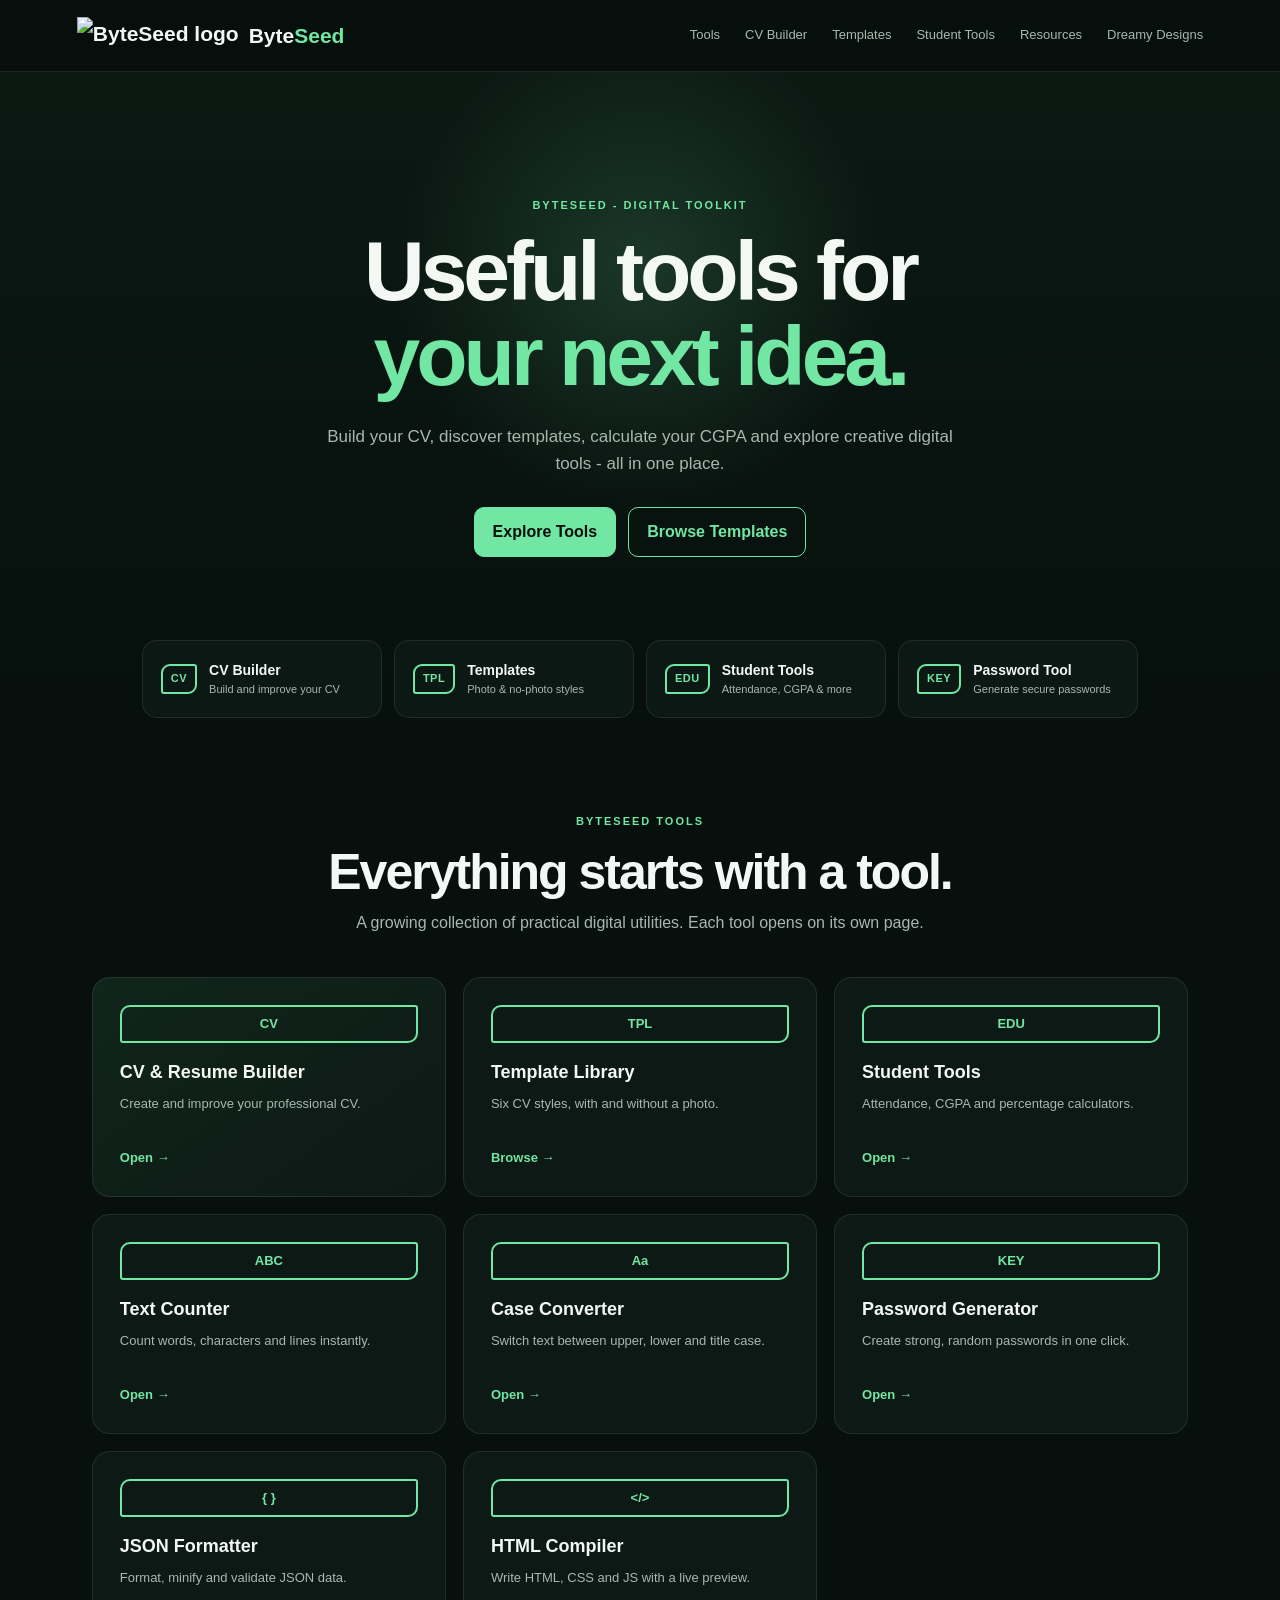
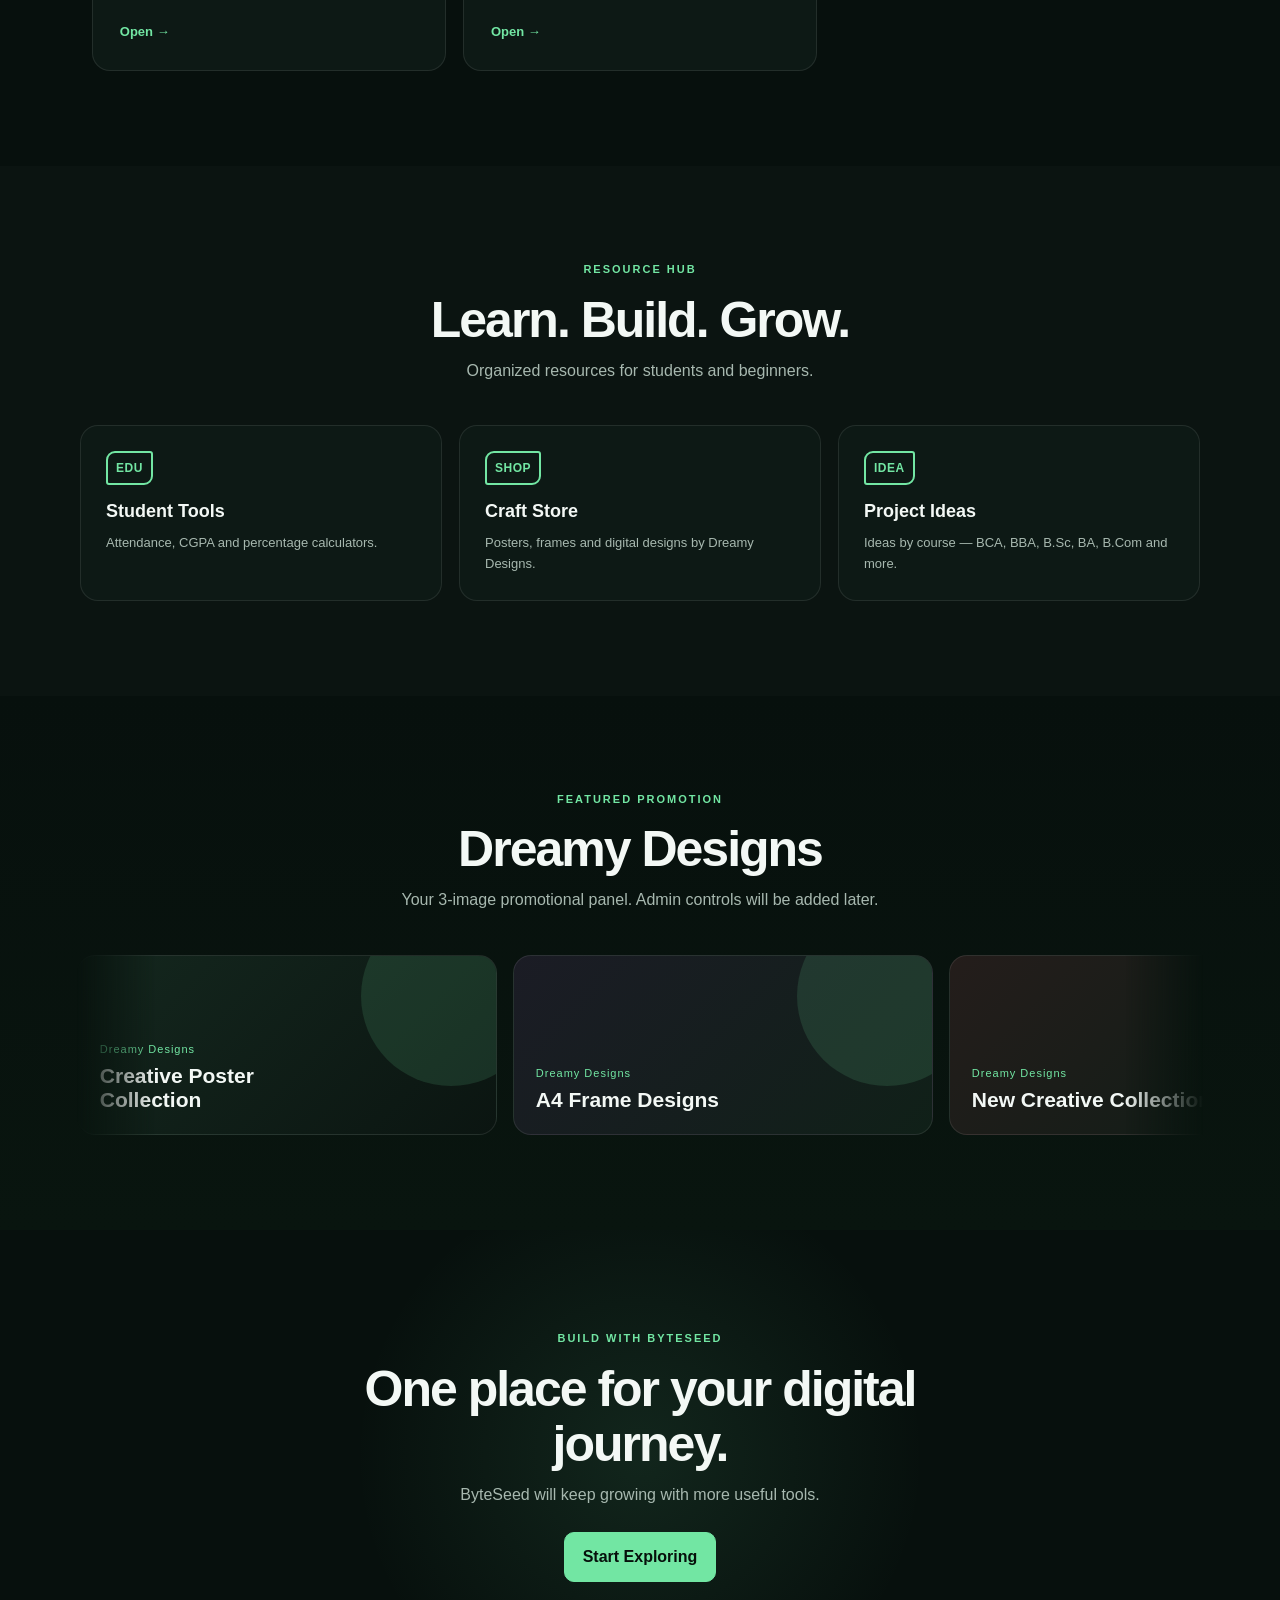
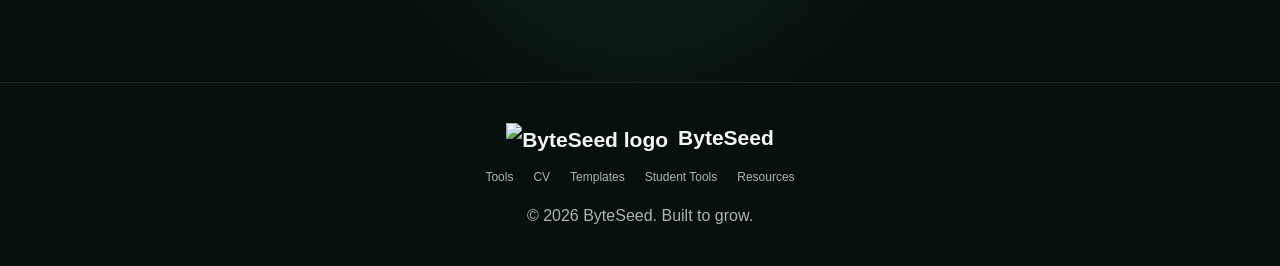
==== commit ffb9dcd0: "Add files via upload" ====
--- a/index.html
+++ b/index.html
@@ -45,6 +45,7 @@
     <a class="tool-card" href="case-converter.html"><span class="icon">Aa</span><h3>Case Converter</h3><p>Switch text between upper, lower and title case.</p><span class="arrow">Open &#8594;</span></a>
     <a class="tool-card" href="password-generator.html"><span class="icon">KEY</span><h3>Password Generator</h3><p>Create strong, random passwords in one click.</p><span class="arrow">Open &#8594;</span></a>
     <a class="tool-card" href="json-formatter.html"><span class="icon">{ }</span><h3>JSON Formatter</h3><p>Format, minify and validate JSON data.</p><span class="arrow">Open &#8594;</span></a>
+    <a class="tool-card" href="html-compiler.html"><span class="icon">&lt;/&gt;</span><h3>HTML Compiler</h3><p>Write HTML, CSS and JS with a live preview.</p><span class="arrow">Open &#8594;</span></a>
   </div>
 </section>
 
@@ -52,20 +53,20 @@
   <div class="section-heading"><p class="eyebrow">RESOURCE HUB</p><h2>Learn. Build. Grow.</h2><p>Organized resources for students and beginners.</p></div>
   <div class="resource-grid">
     <a class="resource-card" href="student-tools.html"><span class="badge">EDU</span><h3>Student Tools</h3><p>Attendance, CGPA and percentage calculators.</p></a>
-    <a class="resource-card" href="index.html#resources"><span class="badge">WEB</span><h3>Web Development</h3><p>HTML, CSS and JavaScript resources.</p></a>
-    <a class="resource-card" href="index.html#resources"><span class="badge">IDEA</span><h3>Project Ideas</h3><p>Ideas for real portfolio projects.</p></a>
+    <a class="resource-card" href="https://amalkrishnann001-hub.github.io/dreamy-designs-/" target="_blank" rel="noopener"><span class="badge">SHOP</span><h3>Craft Store</h3><p>Posters, frames and digital designs by Dreamy Designs.</p></a>
+    <a class="resource-card" href="project-ideas.html"><span class="badge">IDEA</span><h3>Project Ideas</h3><p>Ideas by course — BCA, BBA, B.Sc, BA, B.Com and more.</p></a>
   </div>
 </section>
 
 <section class="section dreamy" id="dreamy">
   <div class="section-heading"><p class="eyebrow">FEATURED PROMOTION</p><h2>Dreamy Designs</h2><p>Your 3-image promotional panel. Admin controls will be added later.</p></div>
   <div class="marquee-window"><div class="marquee-track">
-    <a class="ad-card ad-one" href="#dreamy"><div><small>Dreamy Designs</small><strong>Creative Poster Collection</strong></div></a>
-    <a class="ad-card ad-two" href="#dreamy"><div><small>Dreamy Designs</small><strong>A4 Frame Designs</strong></div></a>
-    <a class="ad-card ad-three" href="#dreamy"><div><small>Dreamy Designs</small><strong>New Creative Collection</strong></div></a>
-    <a class="ad-card ad-one" href="#dreamy"><div><small>Dreamy Designs</small><strong>Creative Poster Collection</strong></div></a>
-    <a class="ad-card ad-two" href="#dreamy"><div><small>Dreamy Designs</small><strong>A4 Frame Designs</strong></div></a>
-    <a class="ad-card ad-three" href="#dreamy"><div><small>Dreamy Designs</small><strong>New Creative Collection</strong></div></a>
+    <a class="ad-card ad-one" href="https://amalkrishnann001-hub.github.io/dreamy-designs-/" target="_blank" rel="noopener"><div><small>Dreamy Designs</small><strong>Creative Poster Collection</strong></div></a>
+    <a class="ad-card ad-two" href="https://amalkrishnann001-hub.github.io/dreamy-designs-/" target="_blank" rel="noopener"><div><small>Dreamy Designs</small><strong>A4 Frame Designs</strong></div></a>
+    <a class="ad-card ad-three" href="https://amalkrishnann001-hub.github.io/dreamy-designs-/" target="_blank" rel="noopener"><div><small>Dreamy Designs</small><strong>New Creative Collection</strong></div></a>
+    <a class="ad-card ad-one" href="https://amalkrishnann001-hub.github.io/dreamy-designs-/" target="_blank" rel="noopener"><div><small>Dreamy Designs</small><strong>Creative Poster Collection</strong></div></a>
+    <a class="ad-card ad-two" href="https://amalkrishnann001-hub.github.io/dreamy-designs-/" target="_blank" rel="noopener"><div><small>Dreamy Designs</small><strong>A4 Frame Designs</strong></div></a>
+    <a class="ad-card ad-three" href="https://amalkrishnann001-hub.github.io/dreamy-designs-/" target="_blank" rel="noopener"><div><small>Dreamy Designs</small><strong>New Creative Collection</strong></div></a>
   </div></div>
 </section>
 
--- a/style.css
+++ b/style.css
@@ -23,7 +23,7 @@
 .quick-grid{max-width:1150px;margin:-42px auto 0;padding:0 6%;display:grid;grid-template-columns:repeat(4,1fr);gap:12px;position:relative}.quick-card{display:flex;align-items:center;gap:12px;padding:18px;background:rgba(13,25,21,.96);border:1px solid var(--border);border-radius:15px}.quick-card>span{font-size:23px}.quick-card strong,.quick-card small{display:block}.quick-card strong{font-size:14px}.quick-card small{color:var(--muted);font-size:11px}
 .section{padding:95px 6%;max-width:1250px;margin:auto}.section.alt{max-width:none;background:rgba(255,255,255,.015)}.section-heading{text-align:center;max-width:750px;margin:0 auto 42px}.section-heading h2,.cta h2{font-size:clamp(31px,5vw,50px);line-height:1.1;letter-spacing:-2px;margin-bottom:10px}.section-heading p:last-child,.cta>p:not(.eyebrow){color:var(--muted)}
 .tool-grid,.resource-grid,.template-grid{max-width:1120px;margin:auto;display:grid;grid-template-columns:repeat(3,1fr);gap:17px}.tool-card,.template-card,.resource-card{background:var(--surface);border:1px solid var(--border);border-radius:18px;transition:.2s}.tool-card:hover,.template-card:hover,.resource-card:hover{transform:translateY(-4px);border-color:rgba(114,230,163,.35)}.tool-card{padding:27px;min-height:220px;display:flex;flex-direction:column}.tool-card.featured{background:linear-gradient(145deg,#10251b,#0d1915)}.icon{display:inline-flex;align-items:center;justify-content:center;min-width:38px;height:38px;padding:0 8px;border:2px solid var(--accent);border-radius:10px 3px 10px 3px;color:var(--accent);font-weight:800;font-size:13px;margin-bottom:15px}.tool-card h3,.resource-card h3,.template-info h3{font-size:18px;margin-bottom:7px}.tool-card p,.resource-card p,.template-info p{color:var(--muted);font-size:13px}.arrow{margin-top:auto;padding-top:18px;color:var(--accent);font-size:13px;font-weight:800}
-.builder-layout{max-width:1180px;margin:auto;display:grid;grid-template-columns:minmax(300px,440px) minmax(350px,1fr);gap:25px;align-items:start}.cv-form{background:var(--surface);border:1px solid var(--border);border-radius:18px;padding:24px}.form-title{display:flex;gap:13px;align-items:center;margin-bottom:22px}.form-title>span{font-size:29px}.form-title h3{font-size:21px}.form-title p{color:var(--muted);font-size:12px}.form-section{padding:20px 0;border-top:1px solid var(--border)}.form-section h4{font-size:14px;margin-bottom:14px;color:var(--accent)}label{display:block;color:var(--muted);font-size:12px;margin-bottom:12px}input,textarea{width:100%;margin-top:6px;padding:11px 12px;background:#08120f;color:var(--text);border:1px solid var(--border);border-radius:9px;outline:none}input:focus,textarea:focus{border-color:var(--accent)}textarea{resize:vertical}.form-section small{color:var(--muted);font-size:10px}.form-actions{display:flex;justify-content:space-between;gap:10px;margin-top:8px}.preview-wrap{min-width:0}.preview-toolbar{display:flex;justify-content:space-between;align-items:center;margin-bottom:10px;color:var(--muted);font-size:12px}.preview-toolbar strong{color:var(--text);font-size:14px}.cv-paper{background:var(--paper);color:var(--ink);min-height:900px;width:100%;padding:42px 45px;box-shadow:0 15px 55px rgba(0,0,0,.28);border-radius:4px}.cv-head{border-bottom:3px solid #17211d;padding-bottom:20px;margin-bottom:25px;display:flex;gap:22px;align-items:center}.cv-head-text{flex:1;min-width:0}.cv-head h1{font-size:37px;letter-spacing:-1px;line-height:1.1}.cv-head p{font-size:17px;margin:5px 0;color:#385448}.contact{font-size:11px;color:#52665d;word-break:break-word}.cv-block{margin-bottom:23px}.cv-block h2{font-size:11px;letter-spacing:2px;border-bottom:1px solid #d9e1dd;padding-bottom:5px;margin-bottom:10px}.cv-block p,.cv-block div{font-size:11px;line-height:1.65}.item-top{display:flex;justify-content:space-between;gap:15px}.item-top span{color:#63746d;font-size:10px}.cv-item b{font-size:11px;color:#385448}.skill-list{display:flex;flex-wrap:wrap;gap:6px}.skill-list span{background:#edf3ef;border-radius:20px;padding:4px 9px;font-size:10px}.cert-line{margin-bottom:5px}
+.builder-layout{max-width:1180px;margin:auto;display:grid;grid-template-columns:minmax(300px,440px) minmax(350px,1fr);gap:25px;align-items:start}.cv-form{background:var(--surface);border:1px solid var(--border);border-radius:18px;padding:24px}.form-title{display:flex;gap:13px;align-items:center;margin-bottom:22px}.form-title>span{font-size:29px}.form-title h3{font-size:21px}.form-title p{color:var(--muted);font-size:12px}.form-section{padding:20px 0;border-top:1px solid var(--border)}.form-section h4{font-size:14px;margin-bottom:14px;color:var(--accent)}label{display:block;color:var(--muted);font-size:12px;margin-bottom:12px}input,textarea{width:100%;margin-top:6px;padding:11px 12px;background:#08120f;color:var(--text);border:1px solid var(--border);border-radius:9px;outline:none}input:focus,textarea:focus{border-color:var(--accent)}textarea{resize:vertical}input[type="checkbox"],input[type="radio"]{width:16px;height:16px;min-width:16px;padding:0;margin:0;accent-color:var(--accent)}input[type="range"]{padding:0;margin-top:8px;background:none;border:none}input[type="file"]{padding:9px 10px;font-size:12px;color:var(--muted)}.form-section small{color:var(--muted);font-size:10px}.form-actions{display:flex;justify-content:space-between;gap:10px;margin-top:8px}.preview-wrap{min-width:0}.preview-toolbar{display:flex;justify-content:space-between;align-items:center;margin-bottom:10px;color:var(--muted);font-size:12px}.preview-toolbar strong{color:var(--text);font-size:14px}.cv-paper{background:var(--paper);color:var(--ink);min-height:900px;width:100%;padding:42px 45px;box-shadow:0 15px 55px rgba(0,0,0,.28);border-radius:4px}.cv-head{border-bottom:3px solid #17211d;padding-bottom:20px;margin-bottom:25px;display:flex;gap:22px;align-items:center}.cv-head-text{flex:1;min-width:0}.cv-head h1{font-size:37px;letter-spacing:-1px;line-height:1.1}.cv-head p{font-size:17px;margin:5px 0;color:#385448}.contact{font-size:11px;color:#52665d;word-break:break-word}.cv-block{margin-bottom:23px}.cv-block h2{font-size:11px;letter-spacing:2px;border-bottom:1px solid #d9e1dd;padding-bottom:5px;margin-bottom:10px}.cv-block p,.cv-block div{font-size:11px;line-height:1.65}.item-top{display:flex;justify-content:space-between;gap:15px}.item-top span{color:#63746d;font-size:10px}.cv-item b{font-size:11px;color:#385448}.skill-list{display:flex;flex-wrap:wrap;gap:6px}.skill-list span{background:#edf3ef;border-radius:20px;padding:4px 9px;font-size:10px}.cert-line{margin-bottom:5px}
 .cv-photo{display:none;width:80px;height:80px;border-radius:50%;overflow:hidden;flex-shrink:0;background:#dfe8e2;border:2px solid #17211d}
 .cv-photo img{width:100%;height:100%;object-fit:cover;display:block}
 .cv-paper.show-photo .cv-photo{display:block}
@@ -79,10 +79,32 @@
 .tpl-swatch.active{border-color:var(--accent);color:var(--accent)}
 .tpl-swatch.active small{color:var(--accent);opacity:.85}
 #photoUploadLabel input{margin-top:6px}
+.photo-preview-row{display:flex;align-items:center;gap:12px;margin-top:12px}
+.photo-preview-row span{font-size:11px;color:var(--muted)}
+.photo-preview-row img{width:44px;height:44px;border-radius:50%;object-fit:cover;display:none;border:2px solid var(--accent);background:#08120f}
+.photo-preview-row.has-photo img{display:block}
+.photo-preview-row.has-photo span{display:none}
 .template-tag{display:inline-block;margin-top:10px;font-size:10px;padding:4px 10px;border:1px solid var(--border);border-radius:20px;color:var(--muted)}
 .template-card .use-btn{display:inline-block;text-decoration:none;text-align:center}
+.compiler-panel{max-width:900px;margin:auto;background:var(--surface);border:1px solid var(--border);border-radius:18px;padding:24px}
+.compiler-tabs{display:flex;gap:8px;margin-bottom:14px}
+.tab-btn{padding:9px 18px;background:#08120f;border:1px solid var(--border);border-radius:9px 9px 0 0;color:var(--muted);font-size:13px;cursor:pointer}
+.tab-btn.active{color:var(--accent);border-color:var(--accent);background:#0c1a14}
+.compiler-editor{width:100%;min-height:190px;padding:14px;background:#08120f;color:var(--text);border:1px solid var(--border);border-radius:10px;font-family:'Courier New',monospace;font-size:13px;resize:vertical;outline:none}
+.compiler-editor:focus{border-color:var(--accent)}
+.compiler-output-label{font-size:11px;color:var(--muted);margin:18px 0 8px;letter-spacing:1px;text-transform:uppercase}
+.compiler-frame{width:100%;height:320px;background:#fff;border:1px solid var(--border);border-radius:12px}
+.course-block{max-width:1080px;margin:0 auto 60px}
+.course-heading{display:flex;align-items:center;gap:16px;margin-bottom:22px}
+.course-heading h3{font-size:22px}
+.course-heading p{color:var(--muted);font-size:13px;margin-top:2px}
+.idea-grid{display:grid;grid-template-columns:repeat(auto-fit,minmax(260px,1fr));gap:18px}
+.idea-card{background:var(--surface);border:1px solid var(--border);border-radius:14px;padding:20px;transition:.2s}
+.idea-card:hover{border-color:var(--accent);transform:translateY(-3px)}
+.idea-card h4{font-size:15px;margin-bottom:8px;color:var(--accent)}
+.idea-card p{font-size:12.5px;color:var(--muted);line-height:1.6}
 .template-grid{grid-template-columns:repeat(4,1fr)}.template-card{overflow:hidden}.template-preview{height:190px;display:grid;place-items:center;font-size:22px;font-weight:900;letter-spacing:2px;background:linear-gradient(135deg,#172c22,#0b1411)}.template-preview.creative{background:linear-gradient(135deg,#1d1a2a,#10251d)}.template-preview.poster{background:linear-gradient(135deg,#292015,#10231a)}.template-preview.letter{background:linear-gradient(135deg,#211d18,#11231c)}.template-info{padding:19px}.template-info .outline-btn{margin-top:14px}
-.resource-grid{grid-template-columns:repeat(3,1fr)}.resource-card{padding:25px;display:block}.resource-card>span{font-size:28px;display:block;margin-bottom:12px}
+.resource-grid{grid-template-columns:repeat(3,1fr)}.resource-card{padding:25px;display:block}
 .dreamy{max-width:none;background:linear-gradient(180deg,var(--bg),#09150f)}.marquee-window{overflow:hidden;width:100%;mask-image:linear-gradient(to right,transparent,#000 7%,#000 93%,transparent)}.marquee-track{display:flex;width:max-content;gap:16px;animation:marquee 28s linear infinite}.marquee-window:hover .marquee-track{animation-play-state:paused}.ad-card{width:min(420px,78vw);height:180px;border-radius:18px;border:1px solid var(--border);display:flex;align-items:end;padding:22px;overflow:hidden;position:relative;background:linear-gradient(135deg,#14271e,#0b1511)}.ad-card:before{content:"";position:absolute;width:180px;height:180px;border-radius:50%;right:-45px;top:-50px;background:rgba(114,230,163,.13)}.ad-card div{position:relative;z-index:1}.ad-card small,.ad-card strong{display:block}.ad-card small{color:var(--accent);font-size:11px;letter-spacing:1px}.ad-card strong{font-size:21px;max-width:260px;line-height:1.15;margin-top:5px}.ad-two{background:linear-gradient(135deg,#1b1c25,#102018)}.ad-three{background:linear-gradient(135deg,#241d1b,#0d1d16)}@keyframes marquee{from{transform:translateX(0)}to{transform:translateX(-50%)}}
 .cta{padding:100px 6%;text-align:center;background:radial-gradient(circle at center,rgba(114,230,163,.1),transparent 42%)}.cta h2{max-width:700px;margin:0 auto 10px}.cta .btn{margin-top:25px}footer{padding:38px 6%;border-top:1px solid var(--border);text-align:center;color:var(--muted)}.footer-brand{justify-content:center;color:var(--text);margin-bottom:14px}.footer-brand .brand-mark{width:29px;height:29px;font-size:13px}.footer-links{display:flex;justify-content:center;gap:20px;flex-wrap:wrap;margin-bottom:15px;font-size:12px}.toast{position:fixed;left:50%;bottom:25px;transform:translate(-50%,20px);opacity:0;pointer-events:none;background:var(--surface2);border:1px solid var(--border);padding:12px 17px;border-radius:10px;color:var(--text);font-size:13px;transition:.25s;z-index:100}.toast.show{opacity:1;transform:translate(-50%,0)}
 @media(max-width:1000px){.quick-grid{grid-template-columns:repeat(2,1fr)}.tool-grid,.resource-grid{grid-template-columns:repeat(2,1fr)}.template-grid{grid-template-columns:repeat(2,1fr)}.builder-layout{grid-template-columns:1fr}.cv-paper{max-width:760px;margin:auto}}
